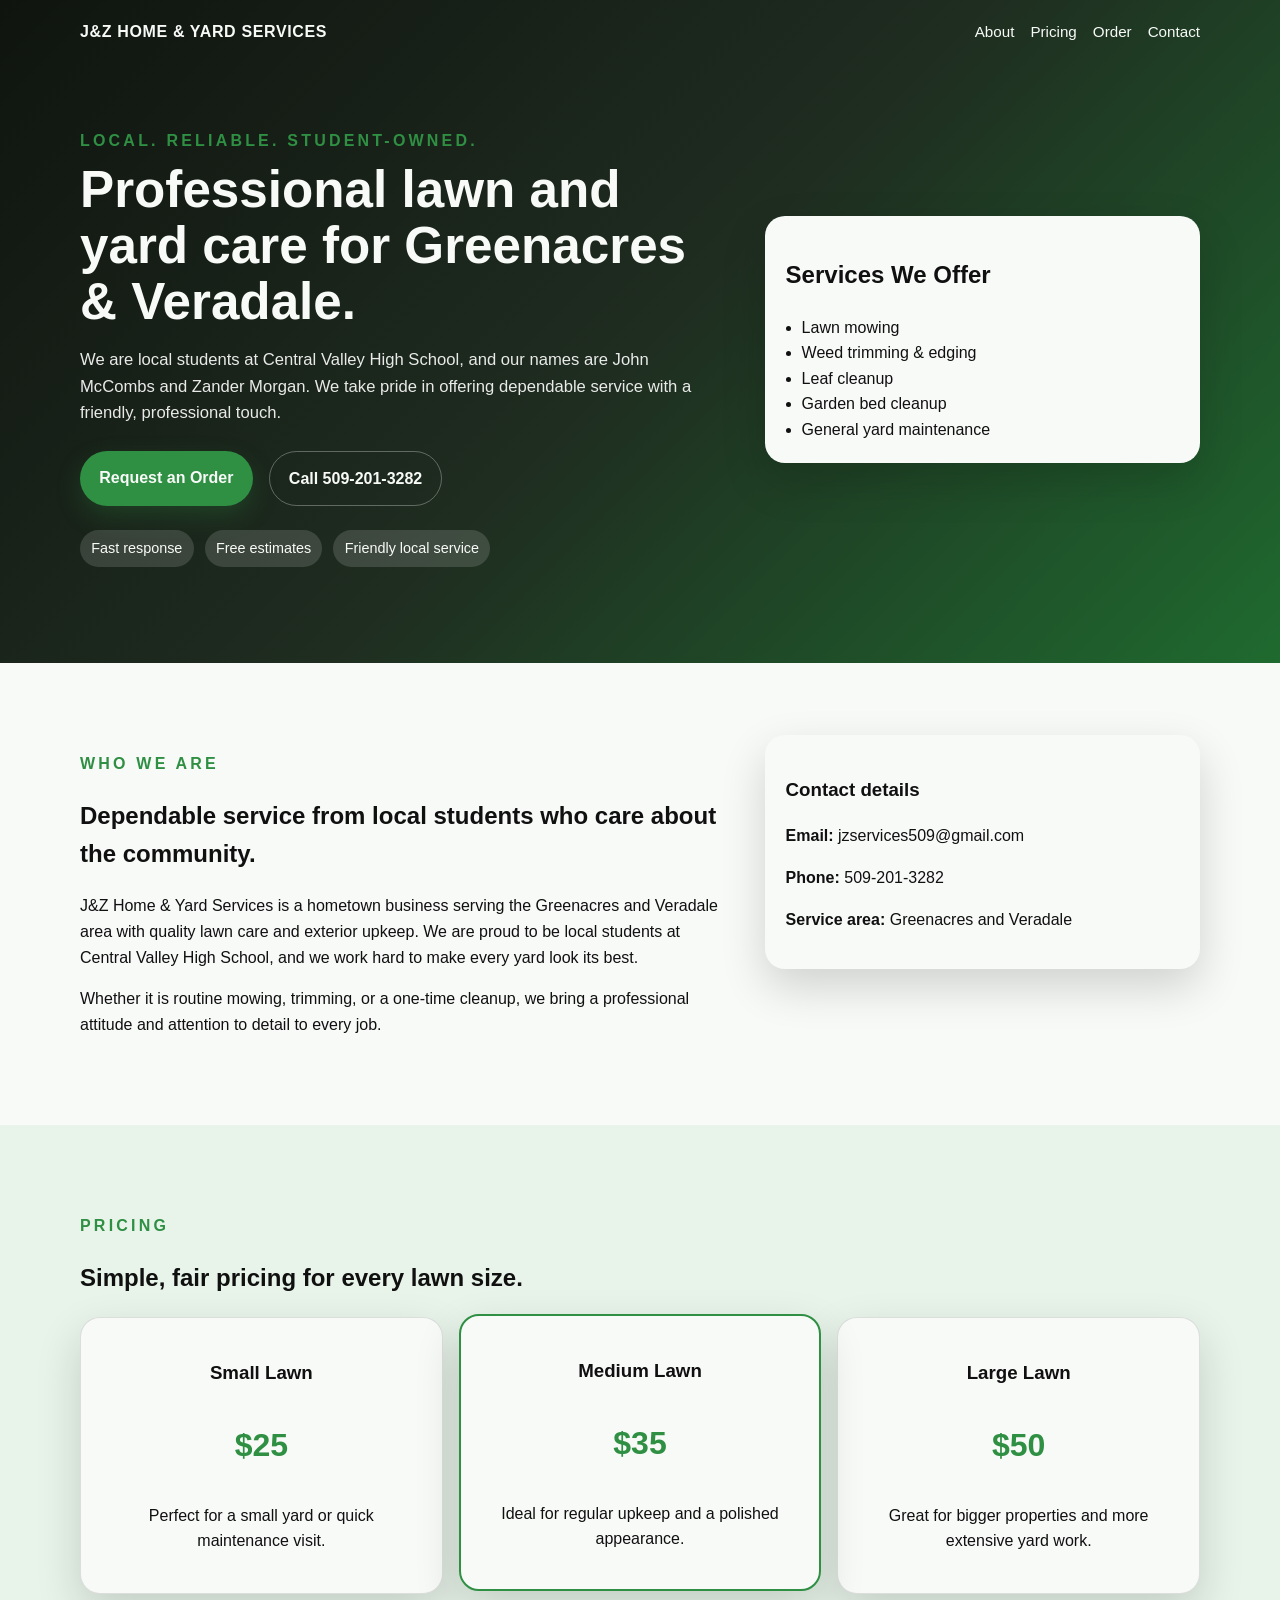
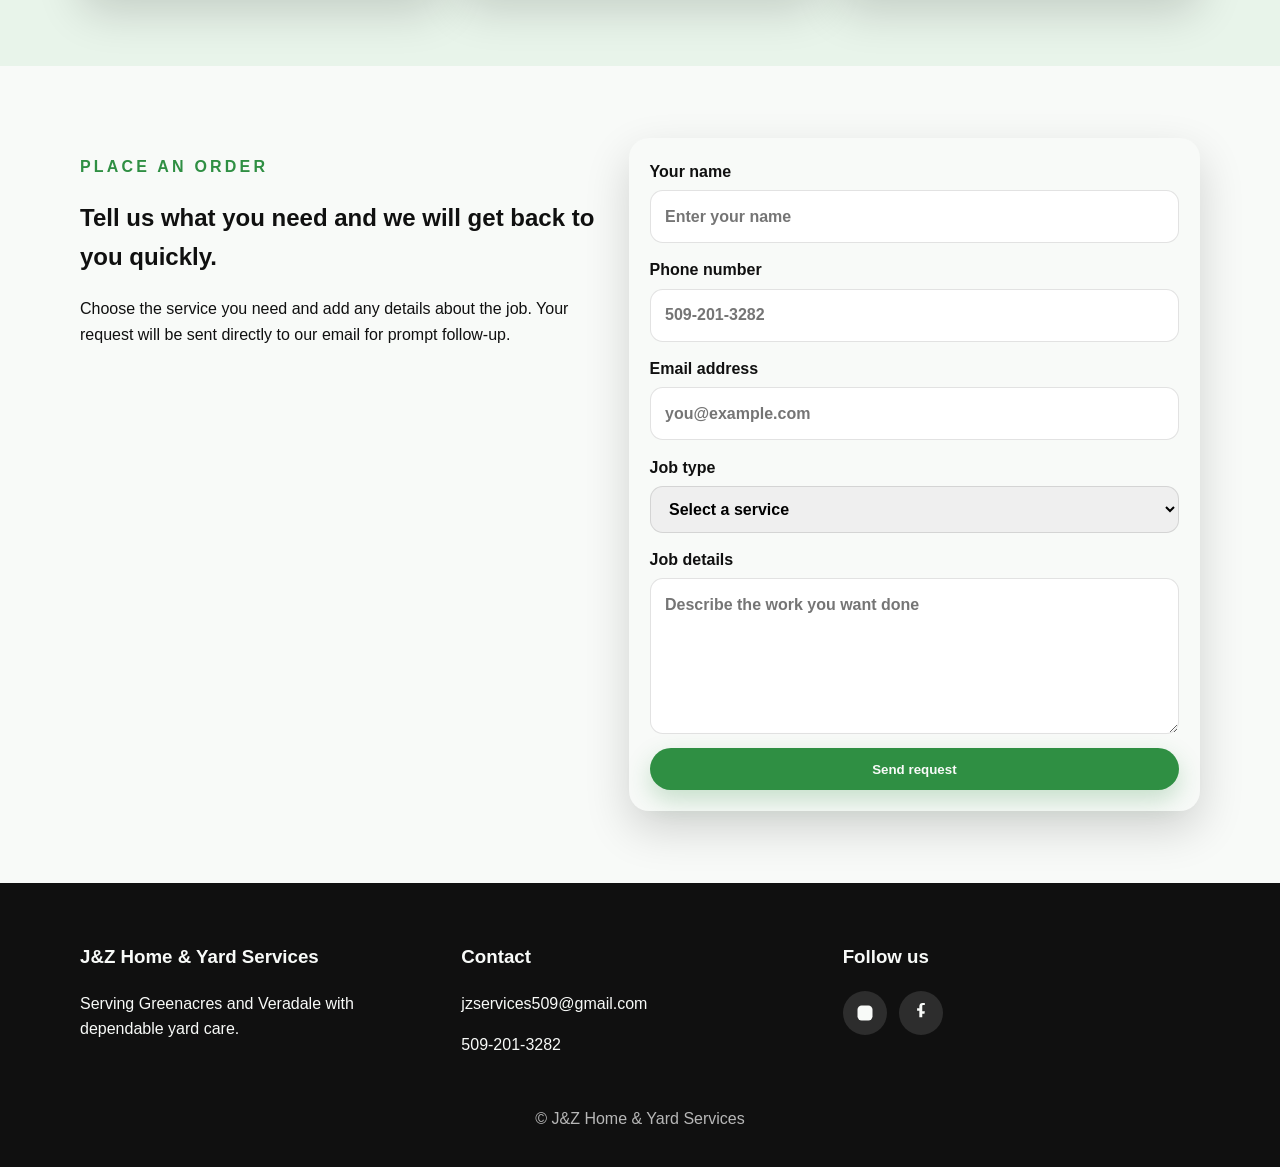
==== index.html @ 4c368464 "Create J&Z home and yard services website" ====
<!DOCTYPE html>
<html lang="en">
  <head>
    <meta charset="UTF-8" />
    <meta name="viewport" content="width=device-width, initial-scale=1.0" />
    <meta
      name="description"
      content="J&Z Home and Yard Services offers dependable lawn care and yard work in Greenacres and Veradale."
    />
    <title>J&Z Home & Yard Services</title>
    <link rel="stylesheet" href="styles.css" />
  </head>
  <body>
    <header class="hero">
      <nav class="nav container">
        <a class="brand" href="#top">J&Z Home & Yard Services</a>
        <div class="nav-links">
          <a href="#about">About</a>
          <a href="#pricing">Pricing</a>
          <a href="#order">Order</a>
          <a href="#contact">Contact</a>
        </div>
      </nav>

      <div class="container hero-inner" id="top">
        <div class="hero-copy">
          <p class="eyebrow">Local. Reliable. Student-owned.</p>
          <h1>Professional lawn and yard care for Greenacres & Veradale.</h1>
          <p class="lead">
            We are local students at Central Valley High School, and our names are John McCombs and Zander Morgan. We take pride in offering dependable service with a friendly, professional touch.
          </p>
          <div class="hero-actions">
            <a class="btn btn-primary" href="#order">Request an Order</a>
            <a class="btn btn-outline" href="tel:5092013282">Call 509-201-3282</a>
          </div>
          <div class="hero-highlights">
            <span>Fast response</span>
            <span>Free estimates</span>
            <span>Friendly local service</span>
          </div>
        </div>
        <div class="hero-card">
          <h2>Services We Offer</h2>
          <ul>
            <li>Lawn mowing</li>
            <li>Weed trimming & edging</li>
            <li>Leaf cleanup</li>
            <li>Garden bed cleanup</li>
            <li>General yard maintenance</li>
          </ul>
        </div>
      </div>
    </header>

    <main>
      <section class="section" id="about">
        <div class="container split">
          <div>
            <p class="eyebrow">Who we are</p>
            <h2>Dependable service from local students who care about the community.</h2>
            <p>
              J&Z Home & Yard Services is a hometown business serving the Greenacres and Veradale area with quality lawn care and exterior upkeep. We are proud to be local students at Central Valley High School, and we work hard to make every yard look its best.
            </p>
            <p>
              Whether it is routine mowing, trimming, or a one-time cleanup, we bring a professional attitude and attention to detail to every job.
            </p>
          </div>
          <div class="info-card">
            <h3>Contact details</h3>
            <p><strong>Email:</strong> <a href="mailto:jzservices509@gmail.com">jzservices509@gmail.com</a></p>
            <p><strong>Phone:</strong> <a href="tel:5092013282">509-201-3282</a></p>
            <p><strong>Service area:</strong> Greenacres and Veradale</p>
          </div>
        </div>
      </section>

      <section class="section section-alt" id="pricing">
        <div class="container">
          <p class="eyebrow">Pricing</p>
          <h2>Simple, fair pricing for every lawn size.</h2>
          <div class="pricing-grid">
            <article class="price-card">
              <h3>Small Lawn</h3>
              <p class="price">$25</p>
              <p>Perfect for a small yard or quick maintenance visit.</p>
            </article>
            <article class="price-card featured">
              <h3>Medium Lawn</h3>
              <p class="price">$35</p>
              <p>Ideal for regular upkeep and a polished appearance.</p>
            </article>
            <article class="price-card">
              <h3>Large Lawn</h3>
              <p class="price">$50</p>
              <p>Great for bigger properties and more extensive yard work.</p>
            </article>
          </div>
        </div>
      </section>

      <section class="section" id="order">
        <div class="container order-grid">
          <div>
            <p class="eyebrow">Place an order</p>
            <h2>Tell us what you need and we will get back to you quickly.</h2>
            <p>
              Choose the service you need and add any details about the job. Your request will be sent directly to our email for prompt follow-up.
            </p>
          </div>
          <form class="order-form" action="https://formsubmit.co/jzservices509@gmail.com" method="POST">
            <input type="hidden" name="_subject" value="New order request from J&Z website" />
            <input type="hidden" name="_captcha" value="false" />
            <label>
              Your name
              <input type="text" name="name" placeholder="Enter your name" required />
            </label>
            <label>
              Phone number
              <input type="tel" name="phone" placeholder="509-201-3282" required />
            </label>
            <label>
              Email address
              <input type="email" name="email" placeholder="you@example.com" required />
            </label>
            <label>
              Job type
              <select name="service" required>
                <option value="">Select a service</option>
                <option>Lawn mowing</option>
                <option>Weed trimming & edging</option>
                <option>Leaf cleanup</option>
                <option>Garden bed cleanup</option>
                <option>General yard maintenance</option>
                <option>Other</option>
              </select>
            </label>
            <label>
              Job details
              <textarea name="details" rows="5" placeholder="Describe the work you want done" required></textarea>
            </label>
            <button class="btn btn-primary" type="submit">Send request</button>
          </form>
        </div>
      </section>
    </main>

    <footer class="footer" id="contact">
      <div class="container footer-grid">
        <div>
          <h3>J&Z Home & Yard Services</h3>
          <p>Serving Greenacres and Veradale with dependable yard care.</p>
        </div>
        <div>
          <h3>Contact</h3>
          <p><a href="mailto:jzservices509@gmail.com">jzservices509@gmail.com</a></p>
          <p><a href="tel:5092013282">509-201-3282</a></p>
        </div>
        <div>
          <h3>Follow us</h3>
          <div class="social-links">
            <a href="https://www.instagram.com/jzservices509/" target="_blank" rel="noreferrer" aria-label="Instagram">
              <svg viewBox="0 0 24 24" aria-hidden="true">
                <rect x="3" y="3" width="18" height="18" rx="5"></rect>
                <circle cx="12" cy="12" r="4.5"></circle>
                <circle cx="17.5" cy="6.5" r="1"></circle>
              </svg>
            </a>
            <a href="https://www.facebook.com/jzservices509" target="_blank" rel="noreferrer" aria-label="Facebook">
              <svg viewBox="0 0 24 24" aria-hidden="true">
                <path d="M13.5 21v-8h2.7l.4-3h-3.1V3.9c0-.9.2-1.5 1.5-1.5h1.6V.1C16.3.1 15.2 0 13.9 0c-2.3 0-3.9 1.4-3.9 4v2.2H7.3v3h2.7v8h3.5Z"></path>
              </svg>
            </a>
          </div>
        </div>
      </div>
      <p class="copyright">© <span id="year"></span> J&Z Home & Yard Services</p>
    </footer>

    <script src="script.js"></script>
  </body>
</html>
---- styles.css ----
:root {
  --green: #2f8f43;
  --green-dark: #1f6a2f;
  --black: #101010;
  --white: #f8faf8;
  --soft: #e8f4ea;
  --border: rgba(16, 16, 16, 0.12);
}

* {
  box-sizing: border-box;
}

html {
  scroll-behavior: smooth;
}

body {
  margin: 0;
  font-family: Arial, Helvetica, sans-serif;
  color: var(--black);
  background: var(--white);
  line-height: 1.6;
}

a {
  color: inherit;
  text-decoration: none;
}

.container {
  width: min(1120px, calc(100% - 2rem));
  margin: 0 auto;
}

.hero {
  background: linear-gradient(135deg, #0f140f 0%, #1f2c20 50%, var(--green-dark) 100%);
  color: var(--white);
  padding-bottom: 4rem;
}

.nav {
  display: flex;
  justify-content: space-between;
  align-items: center;
  padding: 1.2rem 0;
}

.brand {
  font-weight: 800;
  letter-spacing: 0.04em;
  text-transform: uppercase;
}

.nav-links {
  display: flex;
  gap: 1rem;
  font-size: 0.95rem;
}

.hero-inner {
  display: grid;
  grid-template-columns: 1.2fr 0.8fr;
  gap: 2rem;
  padding: 3rem 0 2rem;
  align-items: center;
}

.eyebrow {
  text-transform: uppercase;
  letter-spacing: 0.2em;
  font-weight: 700;
  color: var(--green);
  margin-bottom: 0.5rem;
}

.hero h1 {
  font-size: clamp(2rem, 4vw, 3.3rem);
  line-height: 1.1;
  margin: 0 0 1rem;
}

.lead {
  font-size: 1.04rem;
  max-width: 640px;
  color: rgba(255,255,255,0.9);
}

.hero-actions {
  display: flex;
  flex-wrap: wrap;
  gap: 1rem;
  margin: 1.5rem 0;
}

.btn {
  display: inline-block;
  padding: 0.85rem 1.2rem;
  border-radius: 999px;
  font-weight: 700;
  transition: transform 0.2s ease, box-shadow 0.2s ease;
}

.btn:hover {
  transform: translateY(-2px);
}

.btn-primary {
  background: var(--green);
  color: var(--white);
  box-shadow: 0 10px 25px rgba(47, 143, 67, 0.25);
}

.btn-outline {
  border: 1px solid rgba(255,255,255,0.3);
  color: var(--white);
}

.hero-highlights {
  display: flex;
  flex-wrap: wrap;
  gap: 0.7rem;
  margin-top: 1rem;
}

.hero-highlights span {
  padding: 0.45rem 0.7rem;
  border-radius: 999px;
  background: rgba(255,255,255,0.14);
  font-size: 0.9rem;
}

.hero-card,
.info-card,
.price-card,
.order-form {
  background: var(--white);
  color: var(--black);
  border-radius: 1.25rem;
  padding: 1.3rem;
  box-shadow: 0 18px 45px rgba(0,0,0,0.16);
}

.hero-card ul {
  margin: 0;
  padding-left: 1rem;
}

.section {
  padding: 4.5rem 0;
}

.section-alt {
  background: var(--soft);
}

.split {
  display: grid;
  grid-template-columns: 1.2fr 0.8fr;
  gap: 2rem;
  align-items: start;
}

.pricing-grid {
  display: grid;
  grid-template-columns: repeat(3, minmax(0, 1fr));
  gap: 1rem;
}

.price-card {
  text-align: center;
  border: 1px solid var(--border);
}

.price-card.featured {
  border: 2px solid var(--green);
  transform: translateY(-3px);
}

.price {
  font-size: 2rem;
  font-weight: 800;
  color: var(--green);
}

.order-grid {
  display: grid;
  grid-template-columns: 0.95fr 1.05fr;
  gap: 2rem;
  align-items: start;
}

.order-form {
  display: grid;
  gap: 0.9rem;
}

.order-form label {
  display: grid;
  gap: 0.35rem;
  font-weight: 700;
}

.order-form input,
.order-form select,
.order-form textarea {
  padding: 0.8rem 0.9rem;
  border: 1px solid var(--border);
  border-radius: 0.8rem;
  font: inherit;
}

.order-form button {
  border: none;
  cursor: pointer;
}

.footer {
  background: var(--black);
  color: var(--white);
  padding: 2.5rem 0 1.2rem;
}

.footer-grid {
  display: grid;
  grid-template-columns: repeat(3, minmax(0, 1fr));
  gap: 1.5rem;
}

.social-links {
  display: flex;
  gap: 0.8rem;
}

.social-links a {
  display: inline-flex;
  align-items: center;
  justify-content: center;
  width: 44px;
  height: 44px;
  border-radius: 50%;
  background: rgba(255,255,255,0.12);
}

.social-links svg {
  width: 20px;
  height: 20px;
  fill: currentColor;
}

.copyright {
  text-align: center;
  margin-top: 2rem;
  color: rgba(255,255,255,0.7);
}

@media (max-width: 860px) {
  .hero-inner,
  .split,
  .pricing-grid,
  .order-grid,
  .footer-grid {
    grid-template-columns: 1fr;
  }

  .nav {
    flex-direction: column;
    gap: 0.7rem;
  }
}
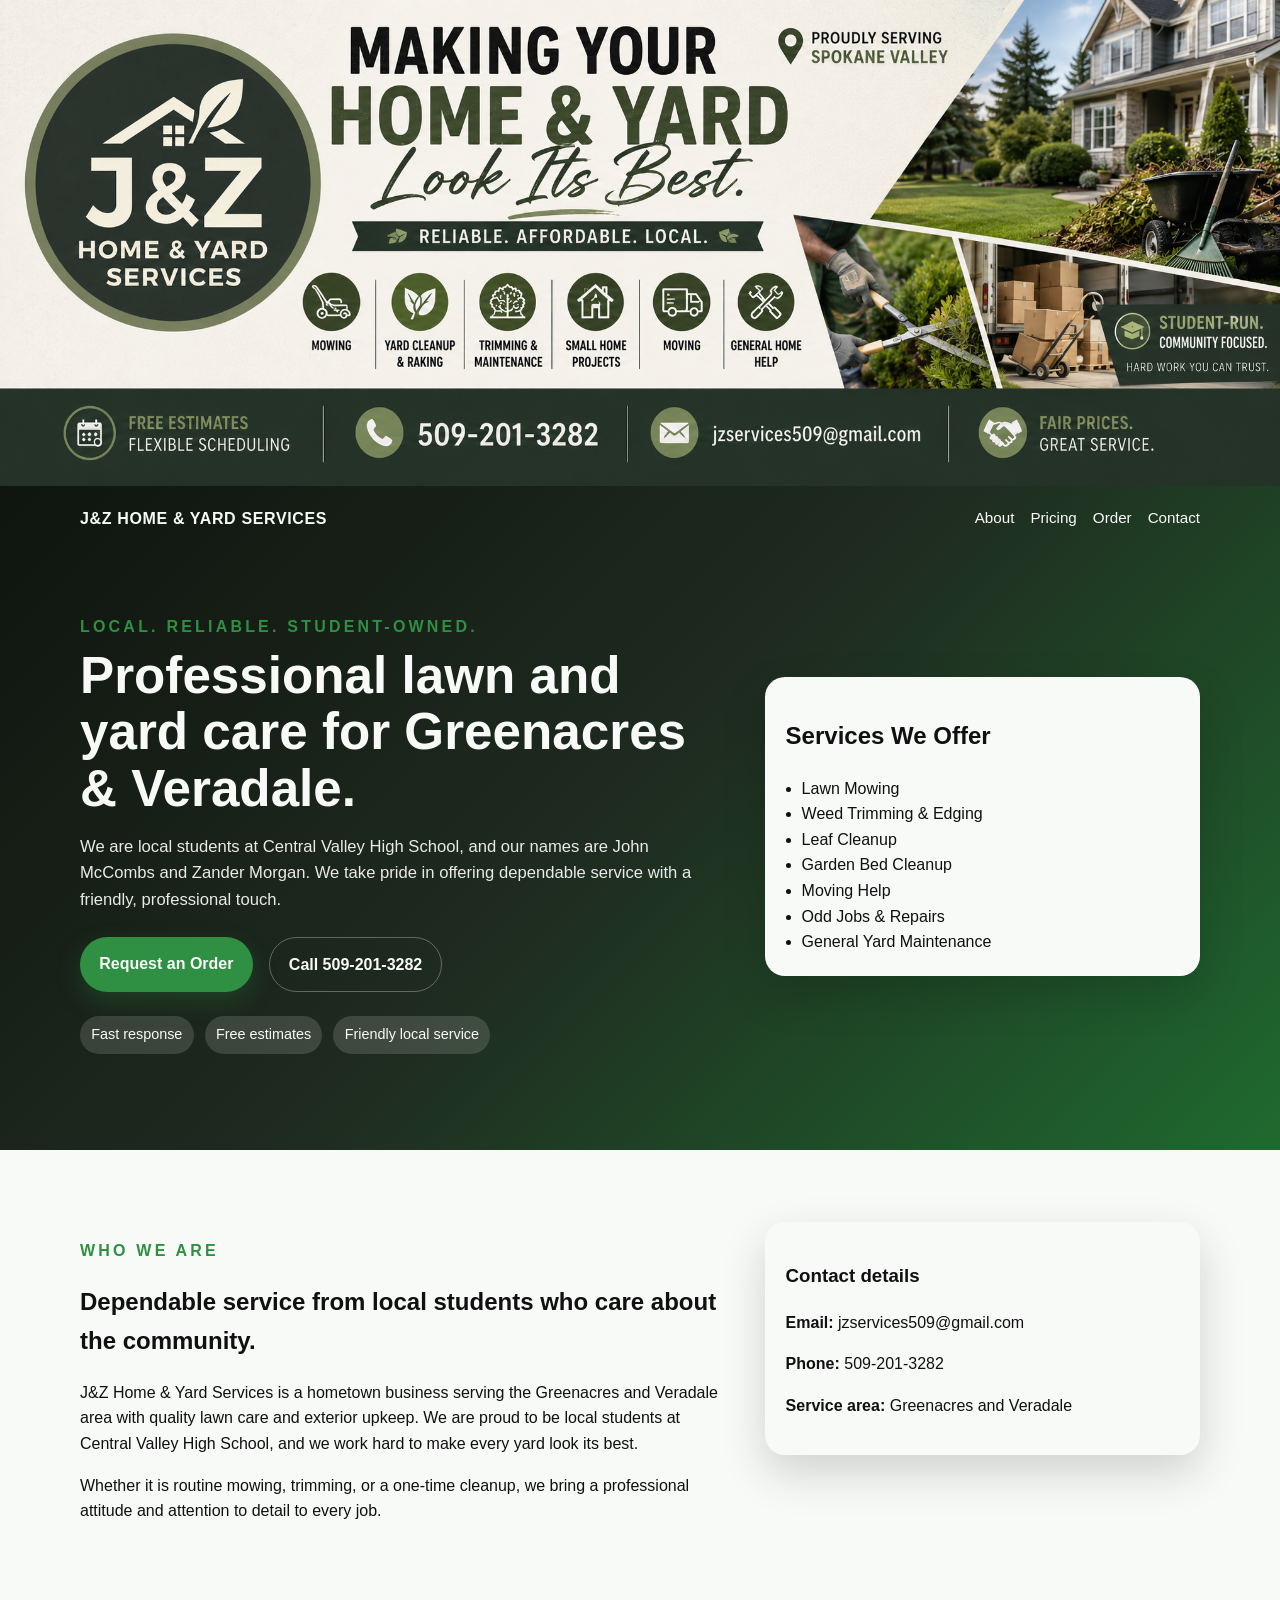
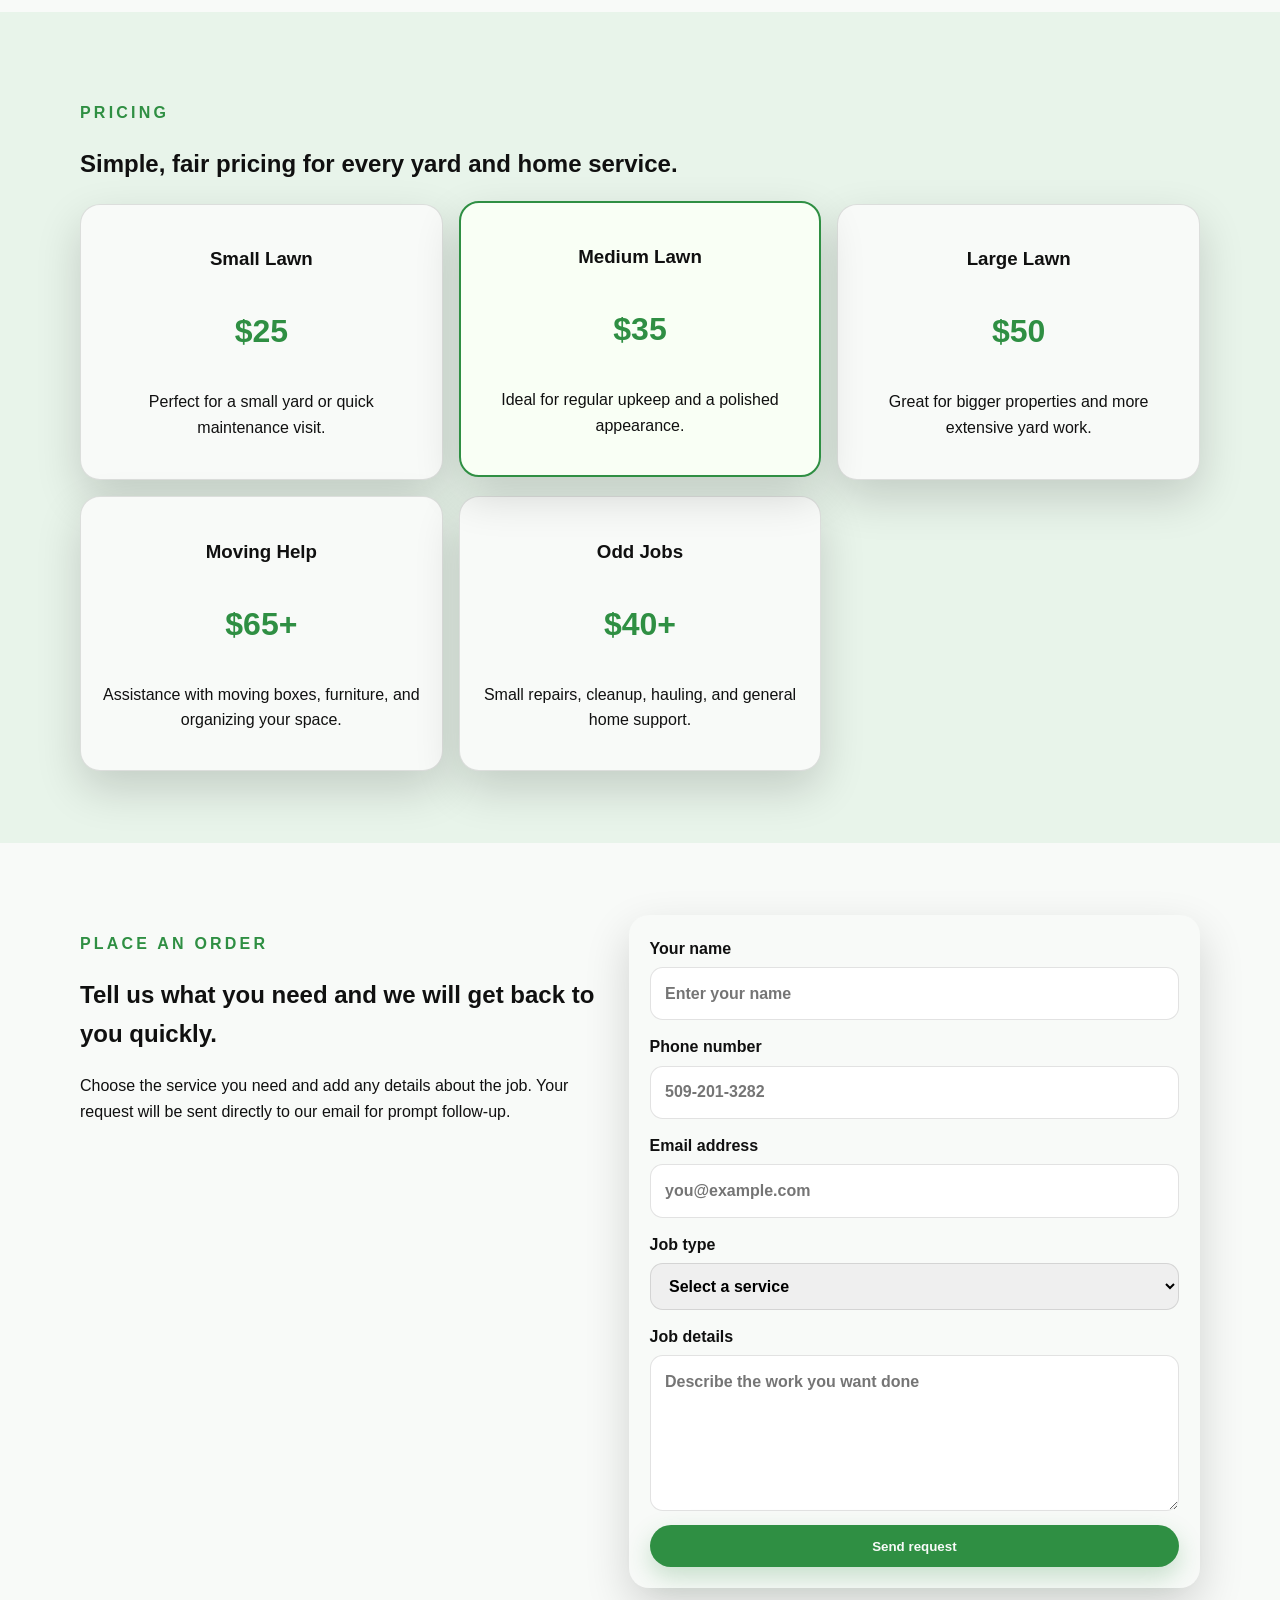
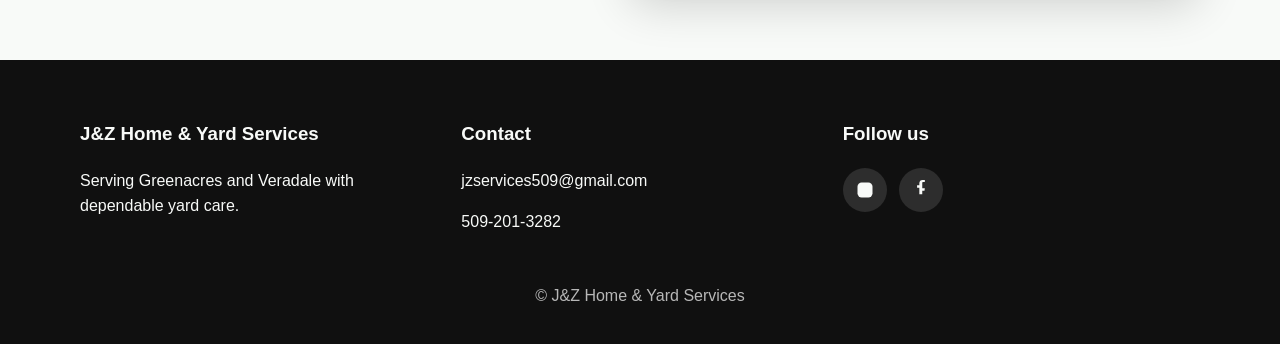
==== commit da56f13d: "Enhance homepage: add banner, expanded services, pricing hover effect, and social icons" ====
--- a/index.html
+++ b/index.html
@@ -11,6 +11,9 @@
     <link rel="stylesheet" href="styles.css" />
   </head>
   <body>
+    <div class="banner">
+      <img src="banner.png" alt="J&Z Home & Yard Services banner" />
+    </div>
     <header class="hero">
       <nav class="nav container">
         <a class="brand" href="#top">J&Z Home & Yard Services</a>
@@ -42,11 +45,13 @@
         <div class="hero-card">
           <h2>Services We Offer</h2>
           <ul>
-            <li>Lawn mowing</li>
-            <li>Weed trimming & edging</li>
-            <li>Leaf cleanup</li>
-            <li>Garden bed cleanup</li>
-            <li>General yard maintenance</li>
+            <li>Lawn Mowing</li>
+            <li>Weed Trimming & Edging</li>
+            <li>Leaf Cleanup</li>
+            <li>Garden Bed Cleanup</li>
+            <li>Moving Help</li>
+            <li>Odd Jobs & Repairs</li>
+            <li>General Yard Maintenance</li>
           </ul>
         </div>
       </div>
@@ -77,7 +82,7 @@
       <section class="section section-alt" id="pricing">
         <div class="container">
           <p class="eyebrow">Pricing</p>
-          <h2>Simple, fair pricing for every lawn size.</h2>
+          <h2>Simple, fair pricing for every yard and home service.</h2>
           <div class="pricing-grid">
             <article class="price-card">
               <h3>Small Lawn</h3>
@@ -93,6 +98,16 @@
               <h3>Large Lawn</h3>
               <p class="price">$50</p>
               <p>Great for bigger properties and more extensive yard work.</p>
+            </article>
+            <article class="price-card">
+              <h3>Moving Help</h3>
+              <p class="price">$65+</p>
+              <p>Assistance with moving boxes, furniture, and organizing your space.</p>
+            </article>
+            <article class="price-card">
+              <h3>Odd Jobs</h3>
+              <p class="price">$40+</p>
+              <p>Small repairs, cleanup, hauling, and general home support.</p>
             </article>
           </div>
         </div>
@@ -126,11 +141,13 @@
               Job type
               <select name="service" required>
                 <option value="">Select a service</option>
-                <option>Lawn mowing</option>
-                <option>Weed trimming & edging</option>
-                <option>Leaf cleanup</option>
-                <option>Garden bed cleanup</option>
-                <option>General yard maintenance</option>
+                <option>Lawn Mowing</option>
+                <option>Weed Trimming & Edging</option>
+                <option>Leaf Cleanup</option>
+                <option>Garden Bed Cleanup</option>
+                <option>General Yard Maintenance</option>
+                <option>Moving Help</option>
+                <option>Odd Jobs & Repairs</option>
                 <option>Other</option>
               </select>
             </label>
--- a/styles.css
+++ b/styles.css
@@ -128,6 +128,19 @@
   border-radius: 999px;
   background: rgba(255,255,255,0.14);
   font-size: 0.9rem;
+}
+
+.banner {
+  width: 100%;
+  overflow: hidden;
+  background: var(--black);
+}
+
+.banner img {
+  width: 100%;
+  height: auto;
+  display: block;
+  object-fit: cover;
 }
 
 .hero-card,
@@ -170,11 +183,24 @@
 .price-card {
   text-align: center;
   border: 1px solid var(--border);
+  transition: transform 0.25s ease, box-shadow 0.25s ease, border-color 0.25s ease, background 0.25s ease;
+}
+
+.price-card:hover {
+  transform: translateY(-4px);
+  border-color: rgba(47, 143, 67, 0.5);
+  box-shadow: 0 16px 32px rgba(0,0,0,0.12);
 }
 
 .price-card.featured {
   border: 2px solid var(--green);
   transform: translateY(-3px);
+  background: #f9fff5;
+}
+
+.price-card.featured:hover {
+  border-color: var(--green-dark);
+  background: #eff9ec;
 }
 
 .price {
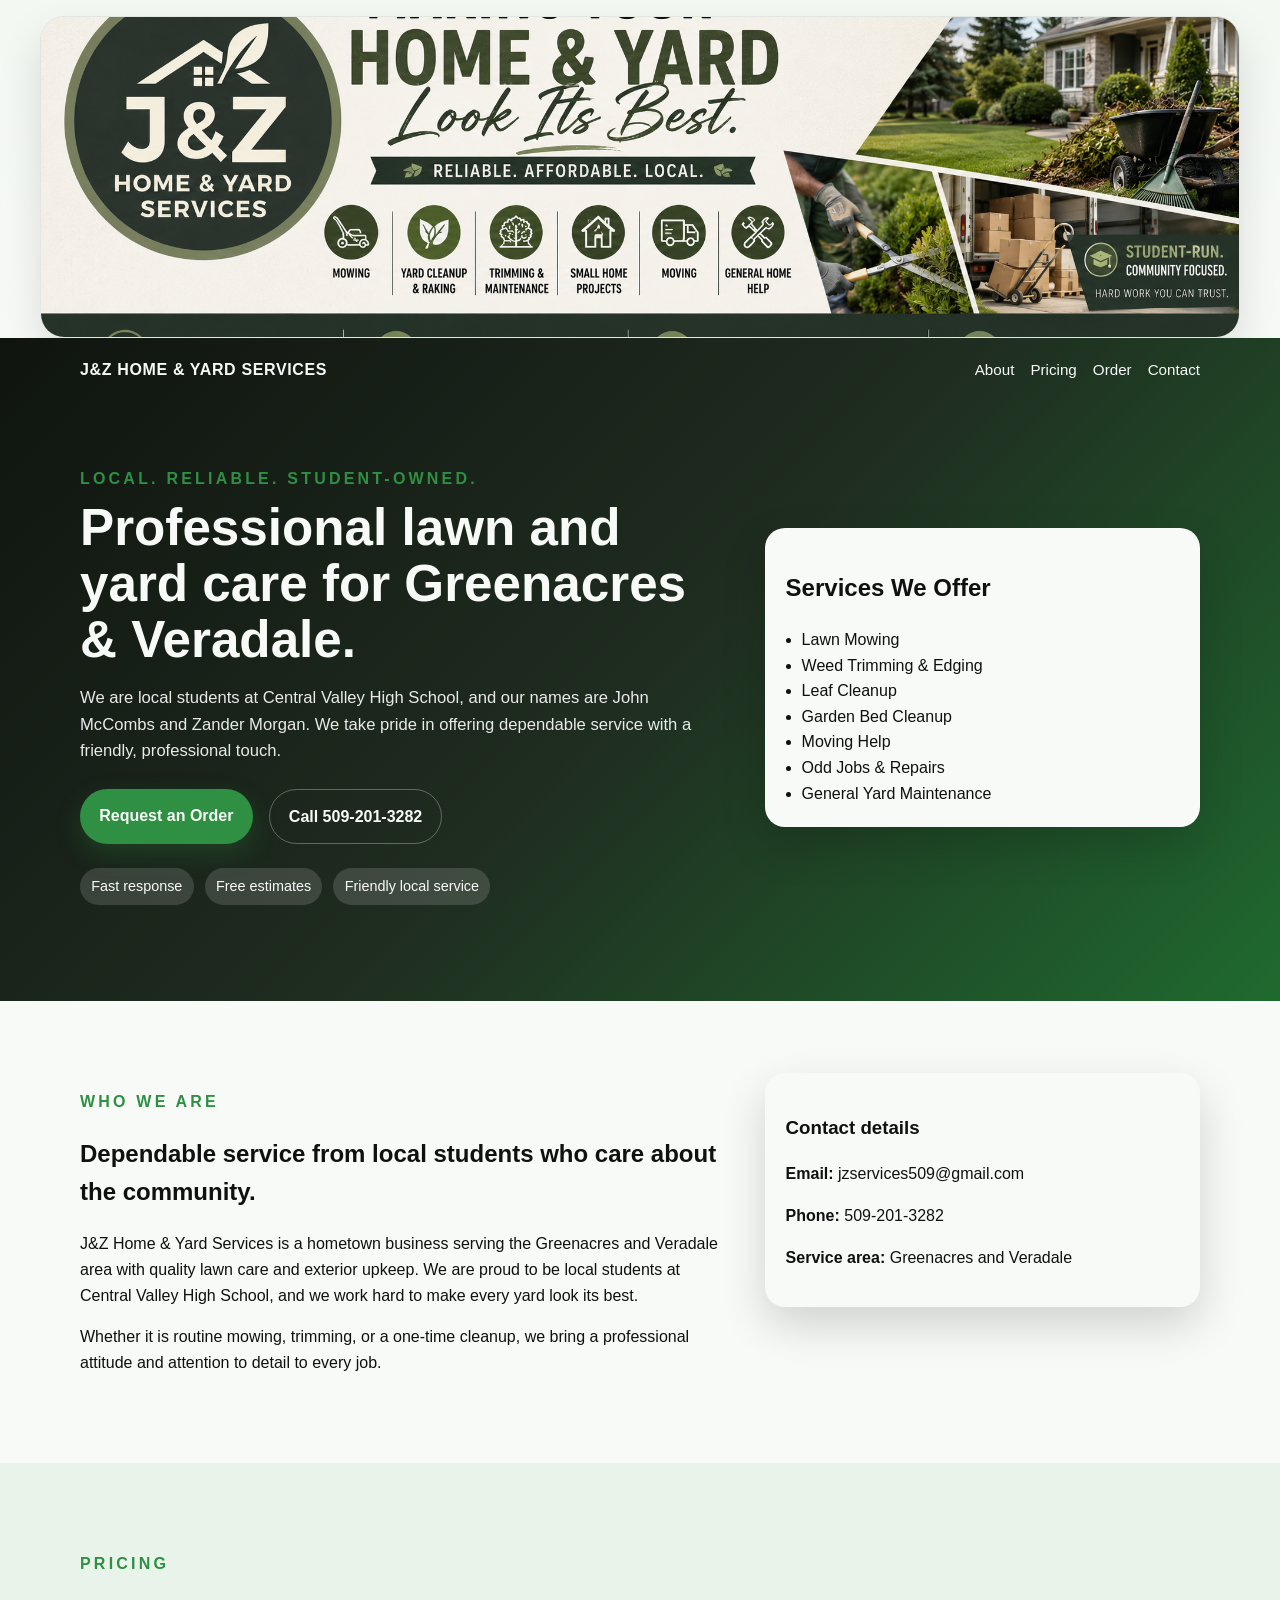
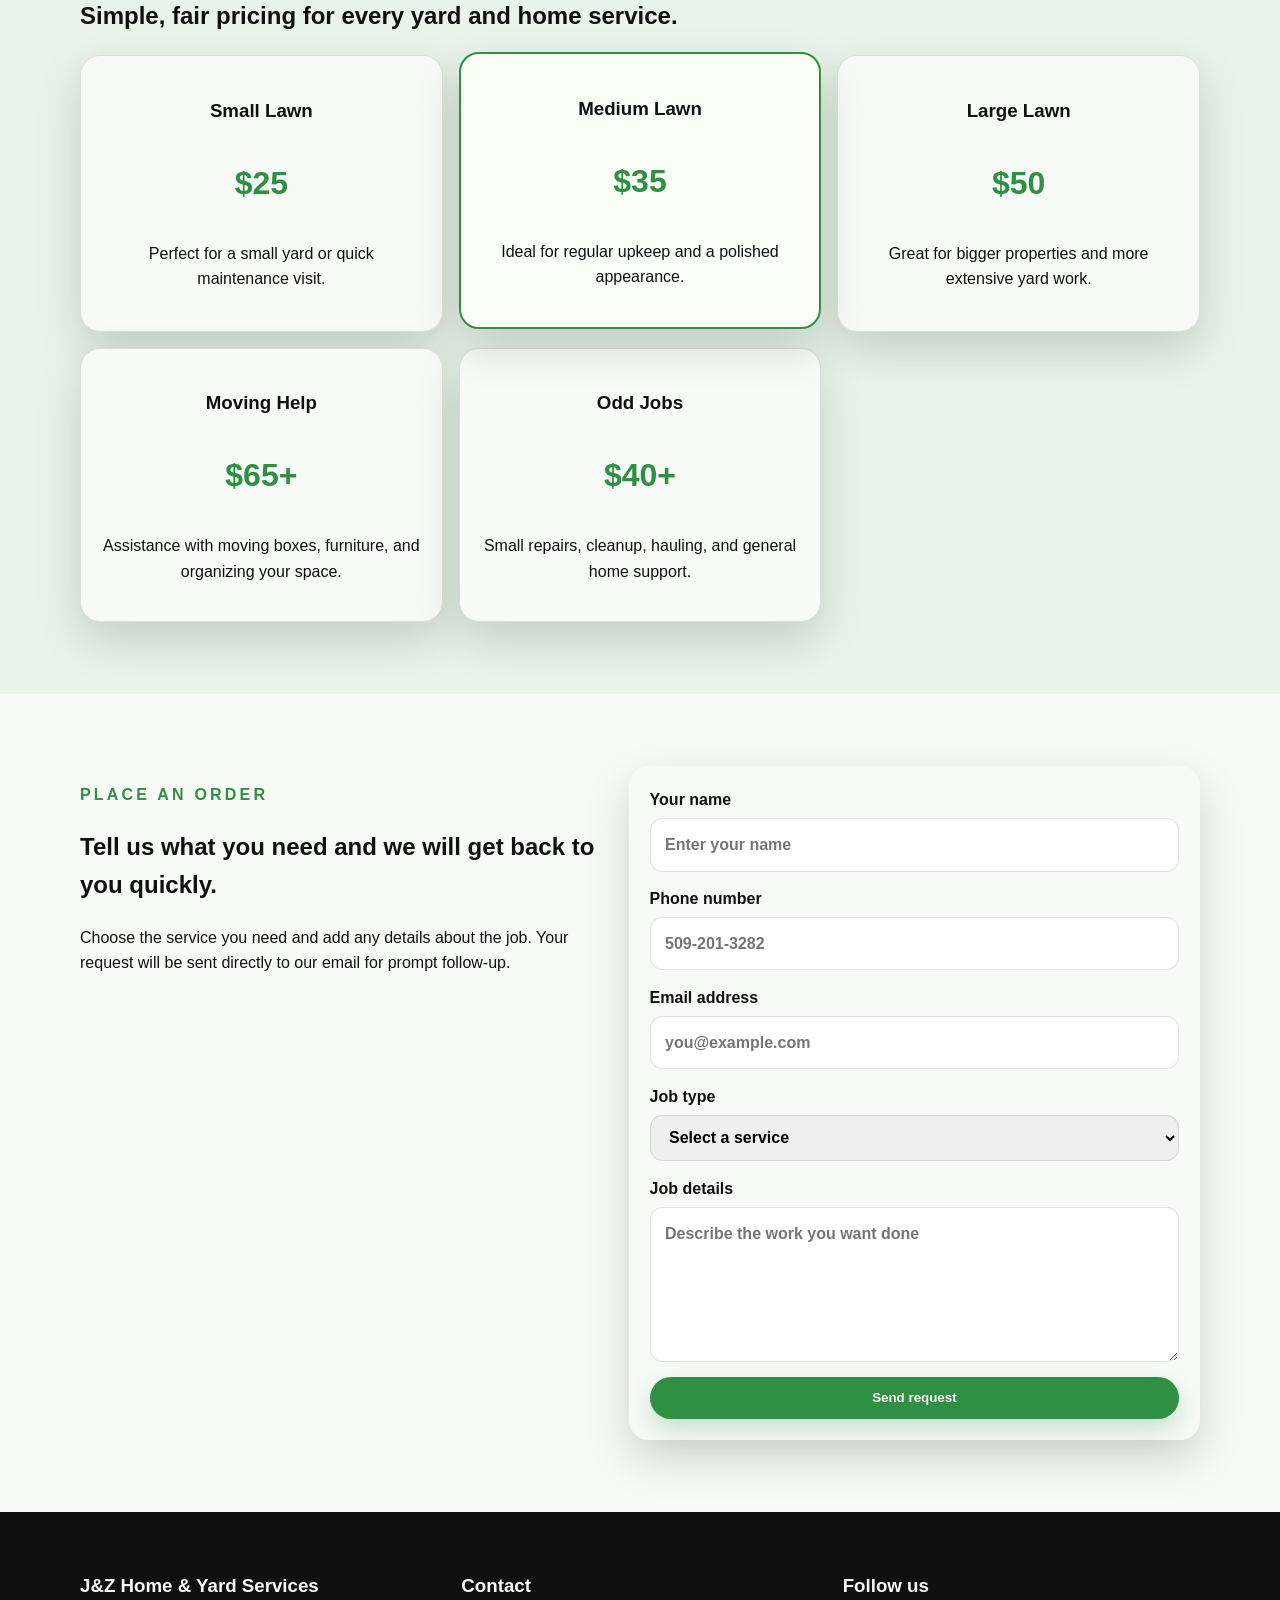
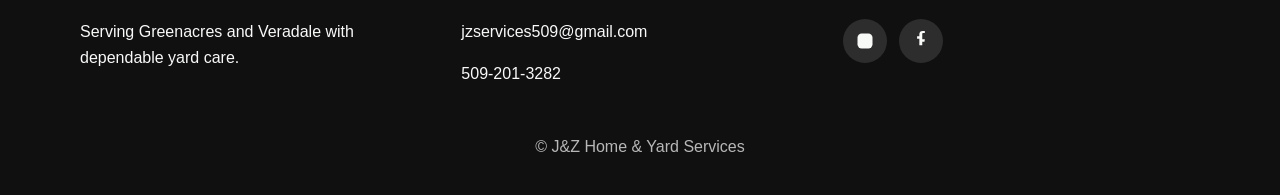
==== commit 45a765cb: "Refine banner sizing and presentation" ====
--- a/index.html
+++ b/index.html
@@ -12,7 +12,9 @@
   </head>
   <body>
     <div class="banner">
-      <img src="banner.png" alt="J&Z Home & Yard Services banner" />
+      <div class="banner-frame">
+        <img src="banner.png" alt="J&Z Home & Yard Services banner" />
+      </div>
     </div>
     <header class="hero">
       <nav class="nav container">
--- a/styles.css
+++ b/styles.css
@@ -132,15 +132,26 @@
 
 .banner {
   width: 100%;
+  padding: 1rem 1rem 0;
+  background: linear-gradient(180deg, #f3f8f3 0%, var(--white) 100%);
+}
+
+.banner-frame {
+  width: min(1200px, 100%);
+  margin: 0 auto;
   overflow: hidden;
-  background: var(--black);
+  border-radius: 1.5rem;
+  border: 1px solid rgba(16, 16, 16, 0.08);
+  box-shadow: 0 20px 45px rgba(0, 0, 0, 0.12);
 }
 
 .banner img {
   width: 100%;
   height: auto;
+  max-height: 320px;
   display: block;
   object-fit: cover;
+  object-position: center;
 }
 
 .hero-card,
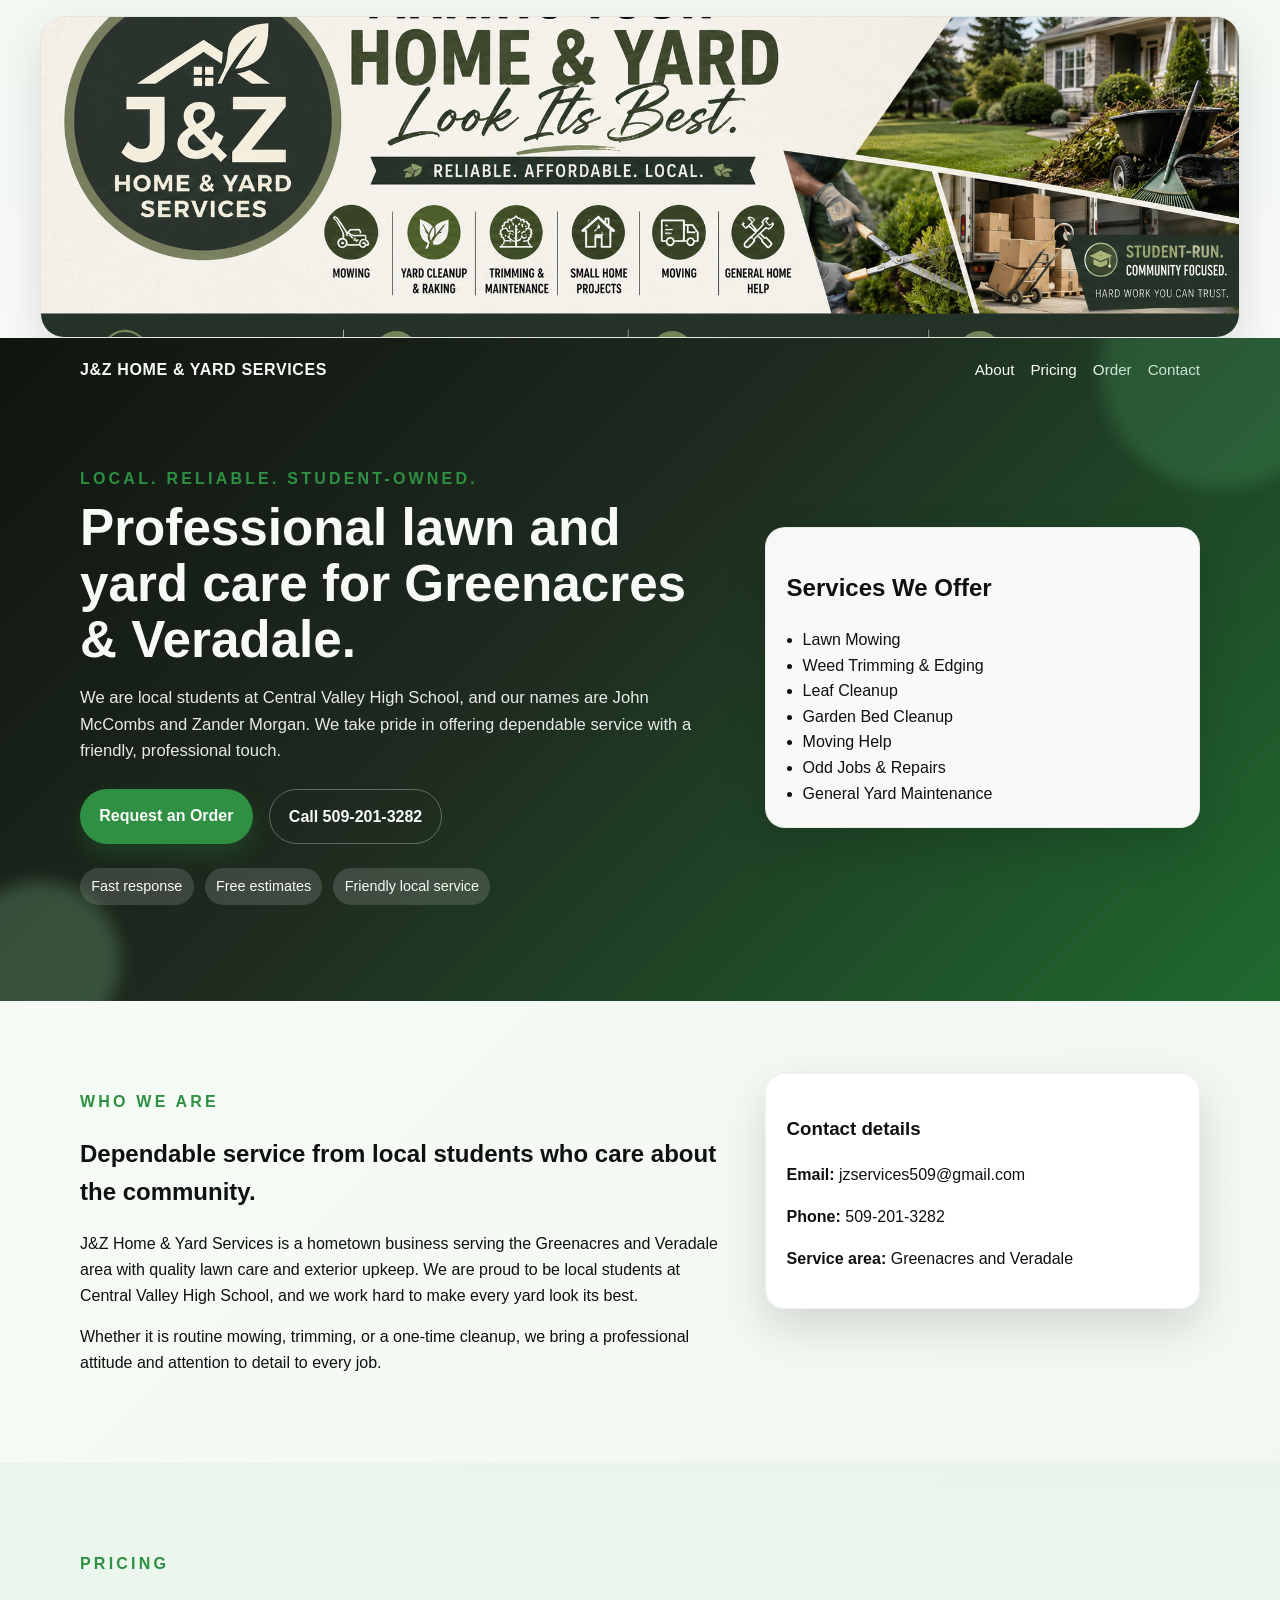
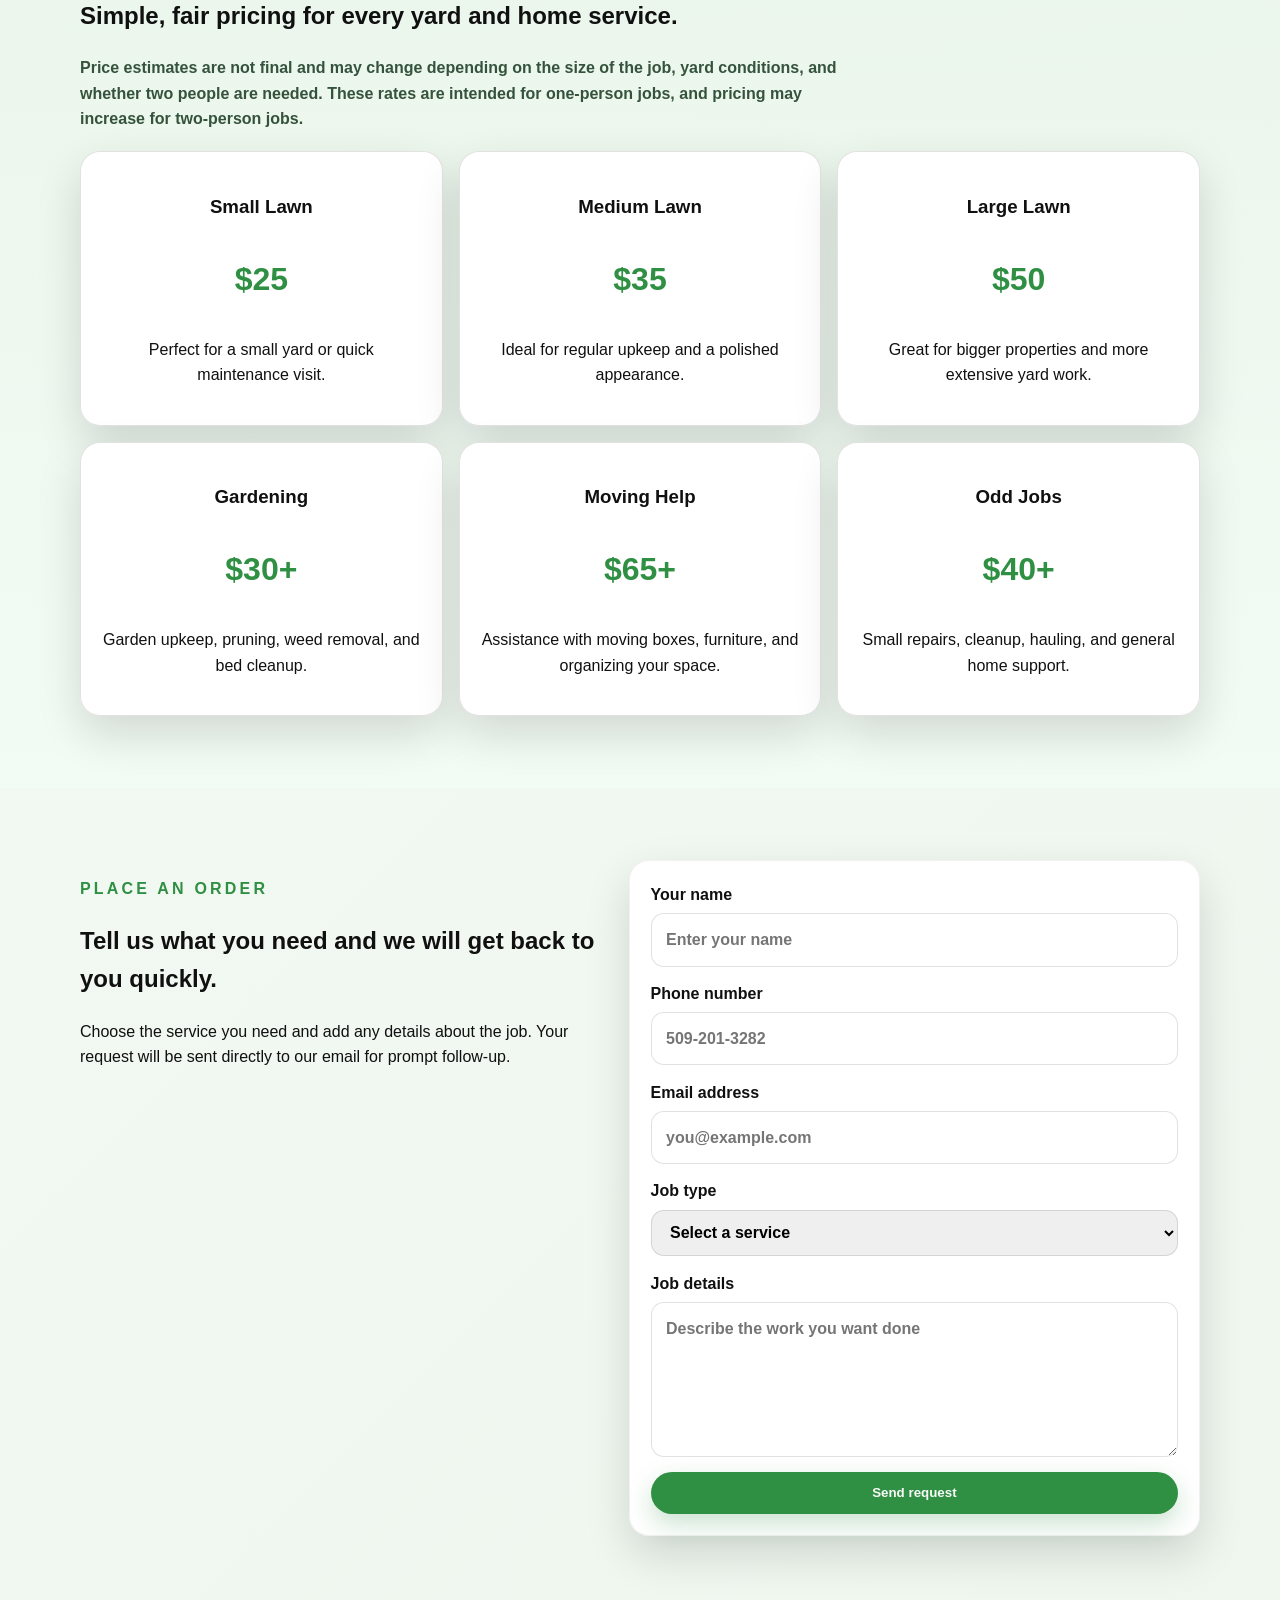
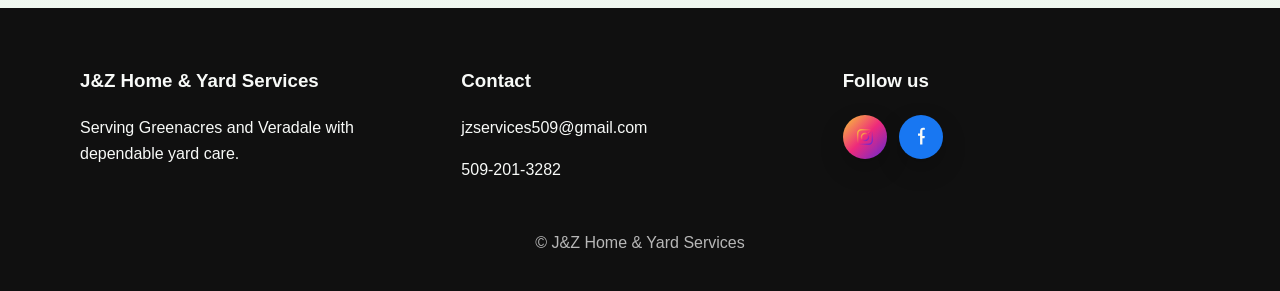
==== commit 612c5e75: "Refresh pricing, styling, and social links" ====
--- a/index.html
+++ b/index.html
@@ -85,13 +85,16 @@
         <div class="container">
           <p class="eyebrow">Pricing</p>
           <h2>Simple, fair pricing for every yard and home service.</h2>
+          <p class="pricing-note">
+            Price estimates are not final and may change depending on the size of the job, yard conditions, and whether two people are needed. These rates are intended for one-person jobs, and pricing may increase for two-person jobs.
+          </p>
           <div class="pricing-grid">
             <article class="price-card">
               <h3>Small Lawn</h3>
               <p class="price">$25</p>
               <p>Perfect for a small yard or quick maintenance visit.</p>
             </article>
-            <article class="price-card featured">
+            <article class="price-card">
               <h3>Medium Lawn</h3>
               <p class="price">$35</p>
               <p>Ideal for regular upkeep and a polished appearance.</p>
@@ -100,6 +103,11 @@
               <h3>Large Lawn</h3>
               <p class="price">$50</p>
               <p>Great for bigger properties and more extensive yard work.</p>
+            </article>
+            <article class="price-card">
+              <h3>Gardening</h3>
+              <p class="price">$30+</p>
+              <p>Garden upkeep, pruning, weed removal, and bed cleanup.</p>
             </article>
             <article class="price-card">
               <h3>Moving Help</h3>
@@ -147,6 +155,7 @@
                 <option>Weed Trimming & Edging</option>
                 <option>Leaf Cleanup</option>
                 <option>Garden Bed Cleanup</option>
+                <option>Gardening</option>
                 <option>General Yard Maintenance</option>
                 <option>Moving Help</option>
                 <option>Odd Jobs & Repairs</option>
@@ -177,16 +186,23 @@
         <div>
           <h3>Follow us</h3>
           <div class="social-links">
-            <a href="https://www.instagram.com/jzservices509/" target="_blank" rel="noreferrer" aria-label="Instagram">
+            <a href="https://www.instagram.com/jzservices509/" target="_blank" rel="noreferrer" aria-label="Instagram" class="social-link instagram-link">
               <svg viewBox="0 0 24 24" aria-hidden="true">
-                <rect x="3" y="3" width="18" height="18" rx="5"></rect>
-                <circle cx="12" cy="12" r="4.5"></circle>
-                <circle cx="17.5" cy="6.5" r="1"></circle>
+                <defs>
+                  <linearGradient id="ig-gradient" x1="0%" y1="0%" x2="100%" y2="100%">
+                    <stop offset="0%" stop-color="#f9ce34"></stop>
+                    <stop offset="50%" stop-color="#ee2a7b"></stop>
+                    <stop offset="100%" stop-color="#6228d7"></stop>
+                  </linearGradient>
+                </defs>
+                <rect x="3.25" y="3.25" width="17.5" height="17.5" rx="4.75" fill="none" stroke="url(#ig-gradient)" stroke-width="1.8"></rect>
+                <circle cx="12" cy="12" r="4.2" fill="none" stroke="url(#ig-gradient)" stroke-width="1.8"></circle>
+                <circle cx="17.35" cy="6.7" r="1.1" fill="url(#ig-gradient)"></circle>
               </svg>
             </a>
-            <a href="https://www.facebook.com/jzservices509" target="_blank" rel="noreferrer" aria-label="Facebook">
+            <a href="https://www.facebook.com/jzservices509" target="_blank" rel="noreferrer" aria-label="Facebook" class="social-link facebook-link">
               <svg viewBox="0 0 24 24" aria-hidden="true">
-                <path d="M13.5 21v-8h2.7l.4-3h-3.1V3.9c0-.9.2-1.5 1.5-1.5h1.6V.1C16.3.1 15.2 0 13.9 0c-2.3 0-3.9 1.4-3.9 4v2.2H7.3v3h2.7v8h3.5Z"></path>
+                <path d="M13.7 21v-7.4h2.5l.4-2.9h-2.9V4.8c0-.8.2-1.4 1.4-1.4h1.5V1.1C16.5 1 15.6.8 14.6.8 12.4.8 10.9 2.2 10.9 4.9v2.8H8.4v2.9h2.5V21h2.8Z" fill="currentColor"></path>
               </svg>
             </a>
           </div>
--- a/styles.css
+++ b/styles.css
@@ -17,9 +17,9 @@
 
 body {
   margin: 0;
-  font-family: Arial, Helvetica, sans-serif;
+  font-family: "Segoe UI", Arial, Helvetica, sans-serif;
   color: var(--black);
-  background: var(--white);
+  background: linear-gradient(135deg, #f8fcf8 0%, #f2f9f2 45%, #eef6ee 100%);
   line-height: 1.6;
 }
 
@@ -34,9 +34,36 @@
 }
 
 .hero {
-  background: linear-gradient(135deg, #0f140f 0%, #1f2c20 50%, var(--green-dark) 100%);
+  position: relative;
+  overflow: hidden;
+  background: linear-gradient(135deg, #0f140f 0%, #1f2c20 45%, var(--green-dark) 100%);
   color: var(--white);
   padding-bottom: 4rem;
+}
+
+.hero::before,
+.hero::after {
+  content: "";
+  position: absolute;
+  border-radius: 50%;
+  filter: blur(8px);
+  opacity: 0.25;
+}
+
+.hero::before {
+  width: 240px;
+  height: 240px;
+  background: #4ea869;
+  right: -60px;
+  top: -90px;
+}
+
+.hero::after {
+  width: 160px;
+  height: 160px;
+  background: #8bcf99;
+  left: -40px;
+  bottom: -40px;
 }
 
 .nav {
@@ -158,11 +185,12 @@
 .info-card,
 .price-card,
 .order-form {
-  background: var(--white);
+  background: rgba(255,255,255,0.97);
   color: var(--black);
   border-radius: 1.25rem;
   padding: 1.3rem;
-  box-shadow: 0 18px 45px rgba(0,0,0,0.16);
+  box-shadow: 0 18px 45px rgba(0,0,0,0.14);
+  border: 1px solid rgba(16,16,16,0.06);
 }
 
 .hero-card ul {
@@ -175,7 +203,7 @@
 }
 
 .section-alt {
-  background: var(--soft);
+  background: linear-gradient(180deg, rgba(232,244,234,0.85), rgba(243,252,244,1));
 }
 
 .split {
@@ -189,6 +217,13 @@
   display: grid;
   grid-template-columns: repeat(3, minmax(0, 1fr));
   gap: 1rem;
+}
+
+.pricing-note {
+  max-width: 760px;
+  margin: 0 0 1.2rem;
+  color: #35533c;
+  font-weight: 600;
 }
 
 .price-card {
@@ -201,17 +236,6 @@
   transform: translateY(-4px);
   border-color: rgba(47, 143, 67, 0.5);
   box-shadow: 0 16px 32px rgba(0,0,0,0.12);
-}
-
-.price-card.featured {
-  border: 2px solid var(--green);
-  transform: translateY(-3px);
-  background: #f9fff5;
-}
-
-.price-card.featured:hover {
-  border-color: var(--green-dark);
-  background: #eff9ec;
 }
 
 .price {
@@ -276,7 +300,22 @@
   width: 44px;
   height: 44px;
   border-radius: 50%;
-  background: rgba(255,255,255,0.12);
+  color: var(--white);
+  box-shadow: 0 10px 24px rgba(0,0,0,0.22);
+  transition: transform 0.2s ease, box-shadow 0.2s ease;
+}
+
+.social-links a:hover {
+  transform: translateY(-2px);
+  box-shadow: 0 12px 28px rgba(0,0,0,0.28);
+}
+
+.social-link.instagram-link {
+  background: linear-gradient(135deg, #f9ce34 0%, #ee2a7b 50%, #6228d7 100%);
+}
+
+.social-link.facebook-link {
+  background: #1877f2;
 }
 
 .social-links svg {
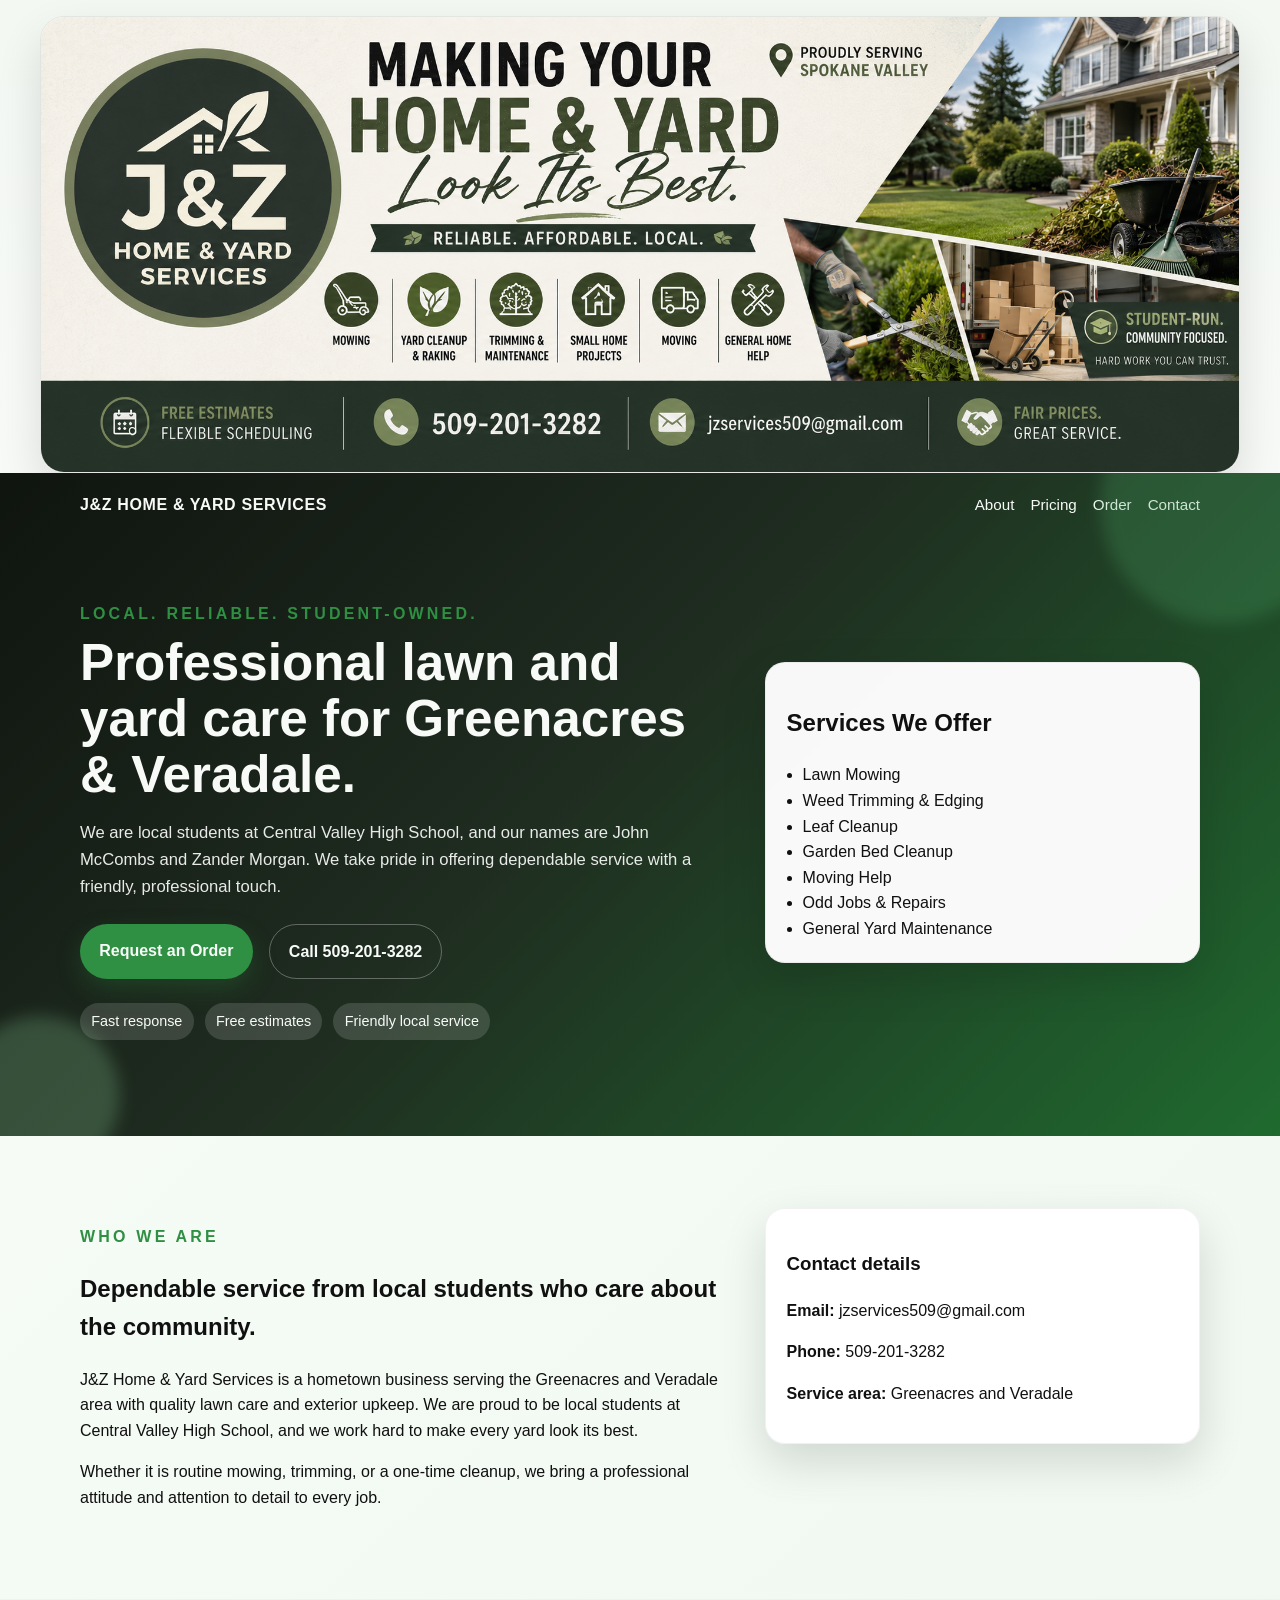
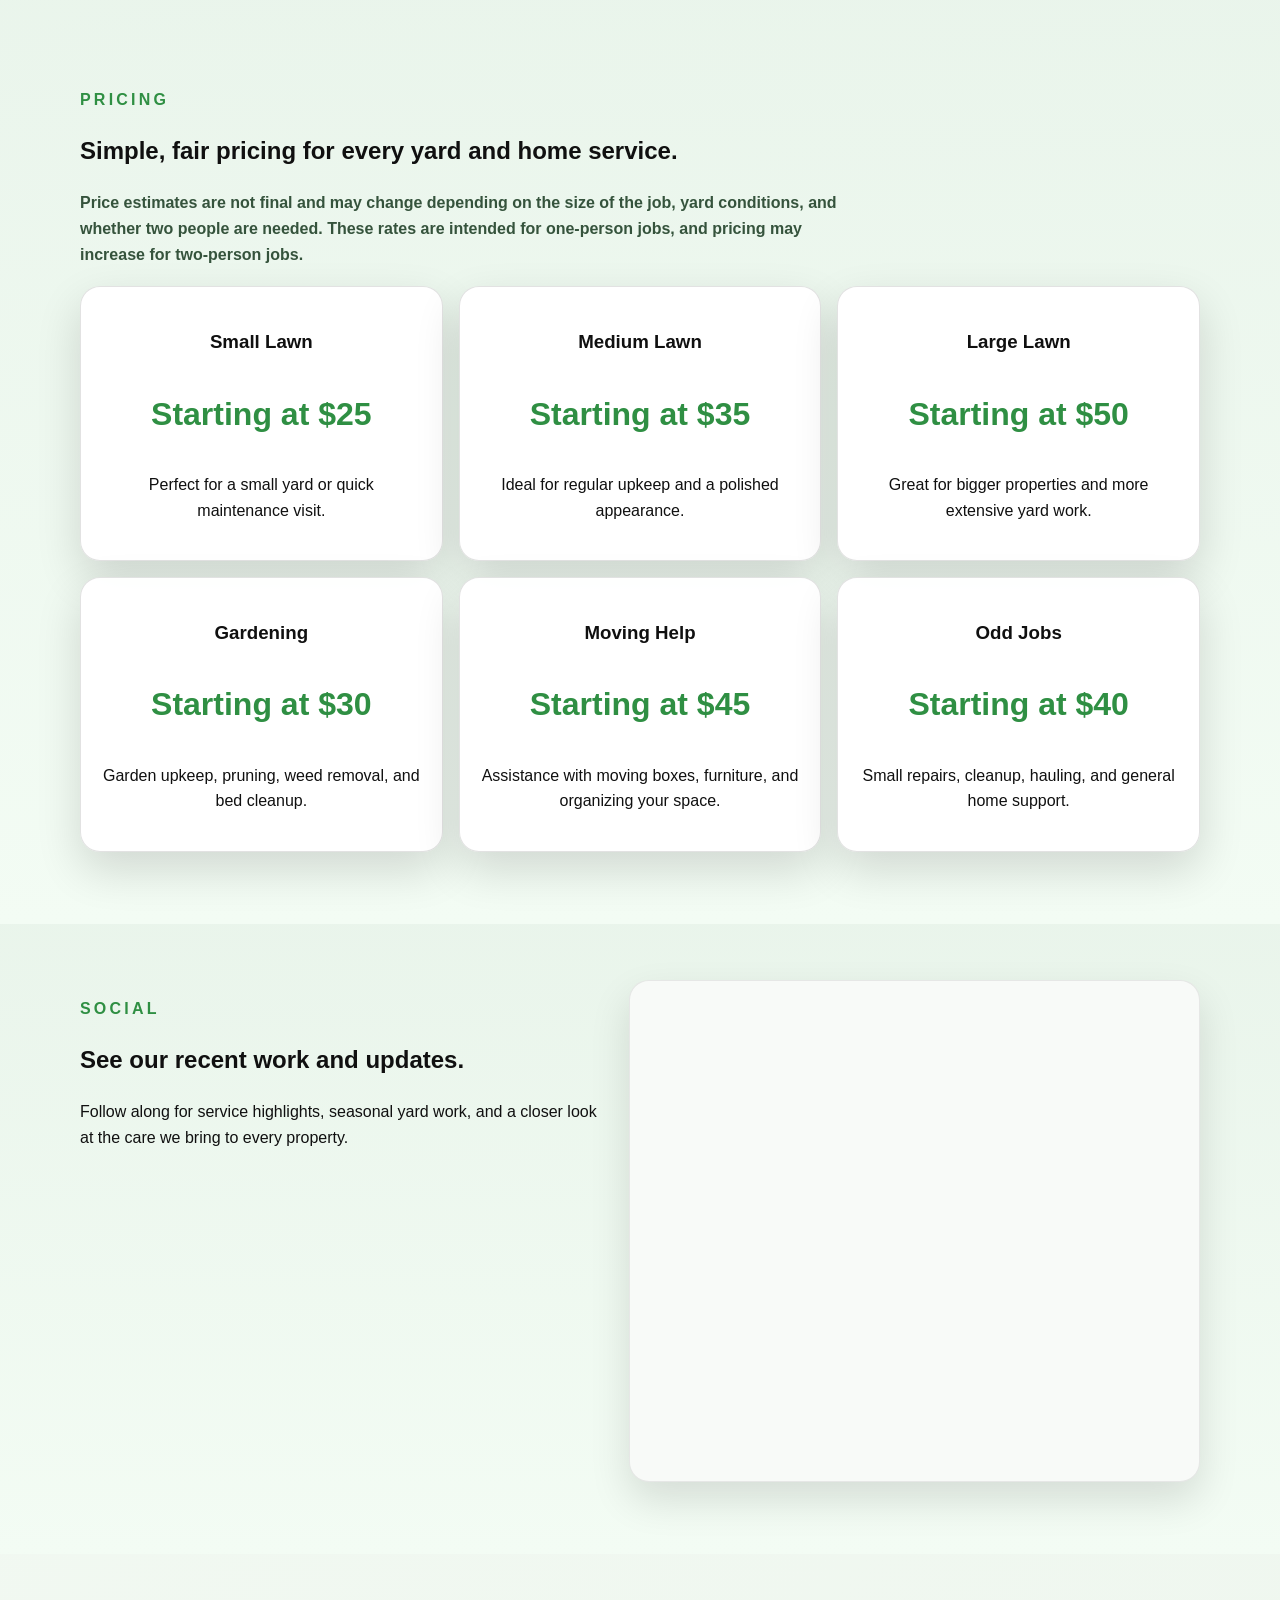
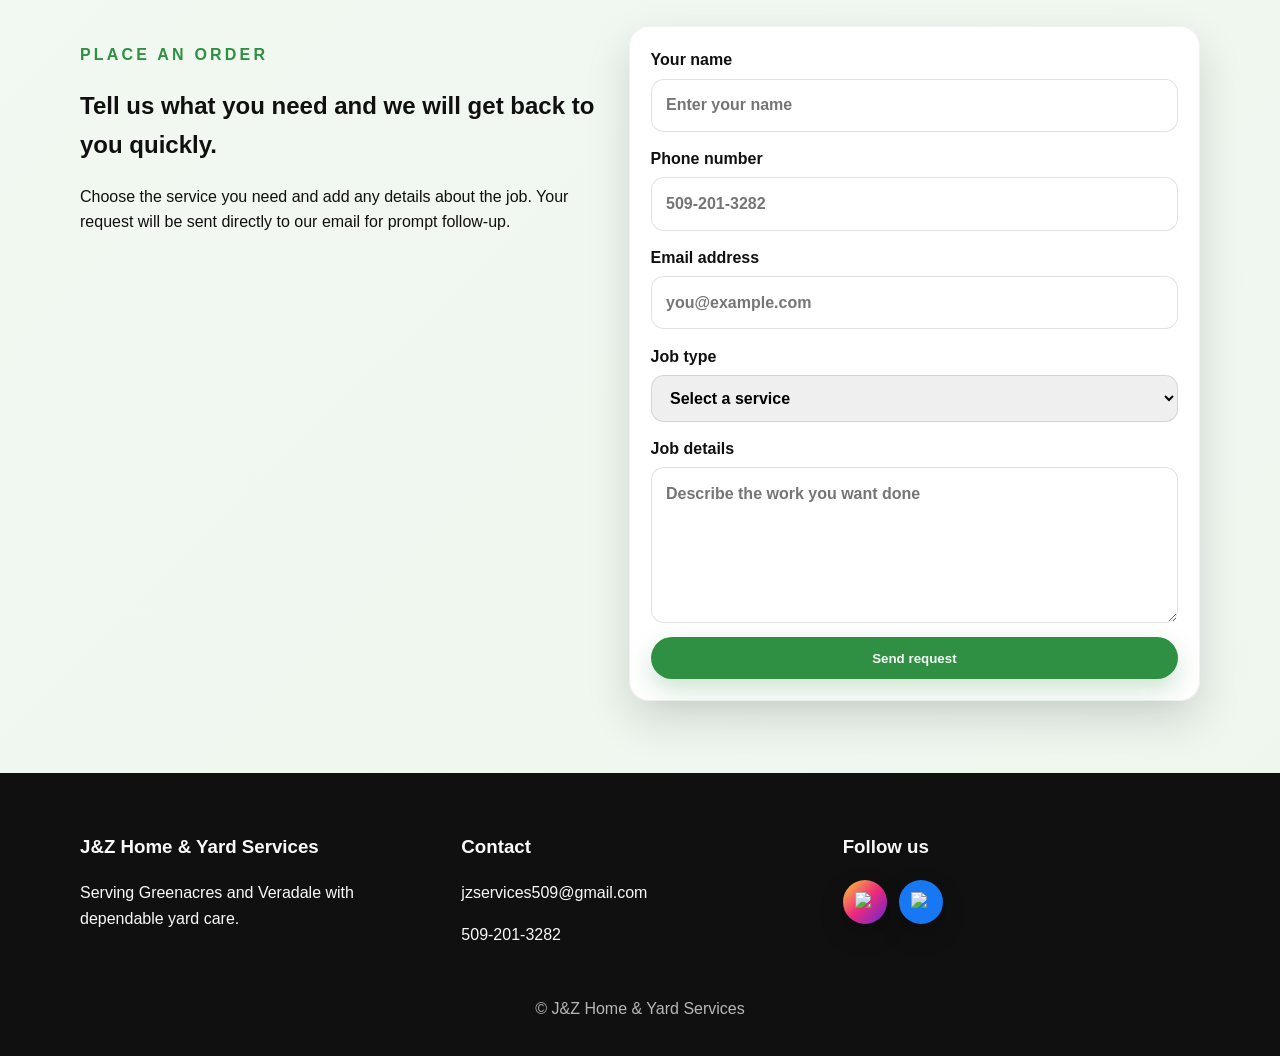
==== commit 03ecab1d: "Polish banner, pricing, and social media presentation" ====
--- a/index.html
+++ b/index.html
@@ -91,34 +91,54 @@
           <div class="pricing-grid">
             <article class="price-card">
               <h3>Small Lawn</h3>
-              <p class="price">$25</p>
+              <p class="price">Starting at $25</p>
               <p>Perfect for a small yard or quick maintenance visit.</p>
             </article>
             <article class="price-card">
               <h3>Medium Lawn</h3>
-              <p class="price">$35</p>
+              <p class="price">Starting at $35</p>
               <p>Ideal for regular upkeep and a polished appearance.</p>
             </article>
             <article class="price-card">
               <h3>Large Lawn</h3>
-              <p class="price">$50</p>
+              <p class="price">Starting at $50</p>
               <p>Great for bigger properties and more extensive yard work.</p>
             </article>
             <article class="price-card">
               <h3>Gardening</h3>
-              <p class="price">$30+</p>
+              <p class="price">Starting at $30</p>
               <p>Garden upkeep, pruning, weed removal, and bed cleanup.</p>
             </article>
             <article class="price-card">
               <h3>Moving Help</h3>
-              <p class="price">$65+</p>
+              <p class="price">Starting at $45</p>
               <p>Assistance with moving boxes, furniture, and organizing your space.</p>
             </article>
             <article class="price-card">
               <h3>Odd Jobs</h3>
-              <p class="price">$40+</p>
+              <p class="price">Starting at $40</p>
               <p>Small repairs, cleanup, hauling, and general home support.</p>
             </article>
+          </div>
+        </div>
+      </section>
+
+      <section class="section section-alt social-section">
+        <div class="container social-embed-layout">
+          <div>
+            <p class="eyebrow">Social</p>
+            <h2>See our recent work and updates.</h2>
+            <p>
+              Follow along for service highlights, seasonal yard work, and a closer look at the care we bring to every property.
+            </p>
+          </div>
+          <div class="instagram-frame">
+            <iframe
+              src="https://www.instagram.com/jzservices509/embed"
+              title="J&Z Instagram feed"
+              loading="lazy"
+              referrerpolicy="strict-origin-when-cross-origin"
+            ></iframe>
           </div>
         </div>
       </section>
@@ -187,23 +207,10 @@
           <h3>Follow us</h3>
           <div class="social-links">
             <a href="https://www.instagram.com/jzservices509/" target="_blank" rel="noreferrer" aria-label="Instagram" class="social-link instagram-link">
-              <svg viewBox="0 0 24 24" aria-hidden="true">
-                <defs>
-                  <linearGradient id="ig-gradient" x1="0%" y1="0%" x2="100%" y2="100%">
-                    <stop offset="0%" stop-color="#f9ce34"></stop>
-                    <stop offset="50%" stop-color="#ee2a7b"></stop>
-                    <stop offset="100%" stop-color="#6228d7"></stop>
-                  </linearGradient>
-                </defs>
-                <rect x="3.25" y="3.25" width="17.5" height="17.5" rx="4.75" fill="none" stroke="url(#ig-gradient)" stroke-width="1.8"></rect>
-                <circle cx="12" cy="12" r="4.2" fill="none" stroke="url(#ig-gradient)" stroke-width="1.8"></circle>
-                <circle cx="17.35" cy="6.7" r="1.1" fill="url(#ig-gradient)"></circle>
-              </svg>
+              <img src="https://upload.wikimedia.org/wikipedia/commons/9/95/Instagram_logo_2022.svg" alt="Instagram logo" />
             </a>
             <a href="https://www.facebook.com/jzservices509" target="_blank" rel="noreferrer" aria-label="Facebook" class="social-link facebook-link">
-              <svg viewBox="0 0 24 24" aria-hidden="true">
-                <path d="M13.7 21v-7.4h2.5l.4-2.9h-2.9V4.8c0-.8.2-1.4 1.4-1.4h1.5V1.1C16.5 1 15.6.8 14.6.8 12.4.8 10.9 2.2 10.9 4.9v2.8H8.4v2.9h2.5V21h2.8Z" fill="currentColor"></path>
-              </svg>
+              <img src="https://upload.wikimedia.org/wikipedia/en/thumb/0/04/Facebook_f_logo_%282021%29.svg/3840px-Facebook_f_logo_%282021%29.svg.png" alt="Facebook logo" />
             </a>
           </div>
         </div>
--- a/styles.css
+++ b/styles.css
@@ -175,10 +175,10 @@
 .banner img {
   width: 100%;
   height: auto;
-  max-height: 320px;
   display: block;
-  object-fit: cover;
+  object-fit: contain;
   object-position: center;
+  background: #f8fcf8;
 }
 
 .hero-card,
@@ -318,10 +318,37 @@
   background: #1877f2;
 }
 
-.social-links svg {
+.social-links img {
   width: 20px;
   height: 20px;
-  fill: currentColor;
+  object-fit: contain;
+  display: block;
+}
+
+.social-section {
+  padding-top: 3.5rem;
+}
+
+.social-embed-layout {
+  display: grid;
+  grid-template-columns: 0.95fr 1.05fr;
+  gap: 2rem;
+  align-items: start;
+}
+
+.instagram-frame {
+  overflow: hidden;
+  border-radius: 1.25rem;
+  border: 1px solid rgba(16,16,16,0.08);
+  box-shadow: 0 18px 40px rgba(0,0,0,0.12);
+  background: var(--white);
+}
+
+.instagram-frame iframe {
+  width: 100%;
+  min-height: 500px;
+  border: 0;
+  display: block;
 }
 
 .copyright {
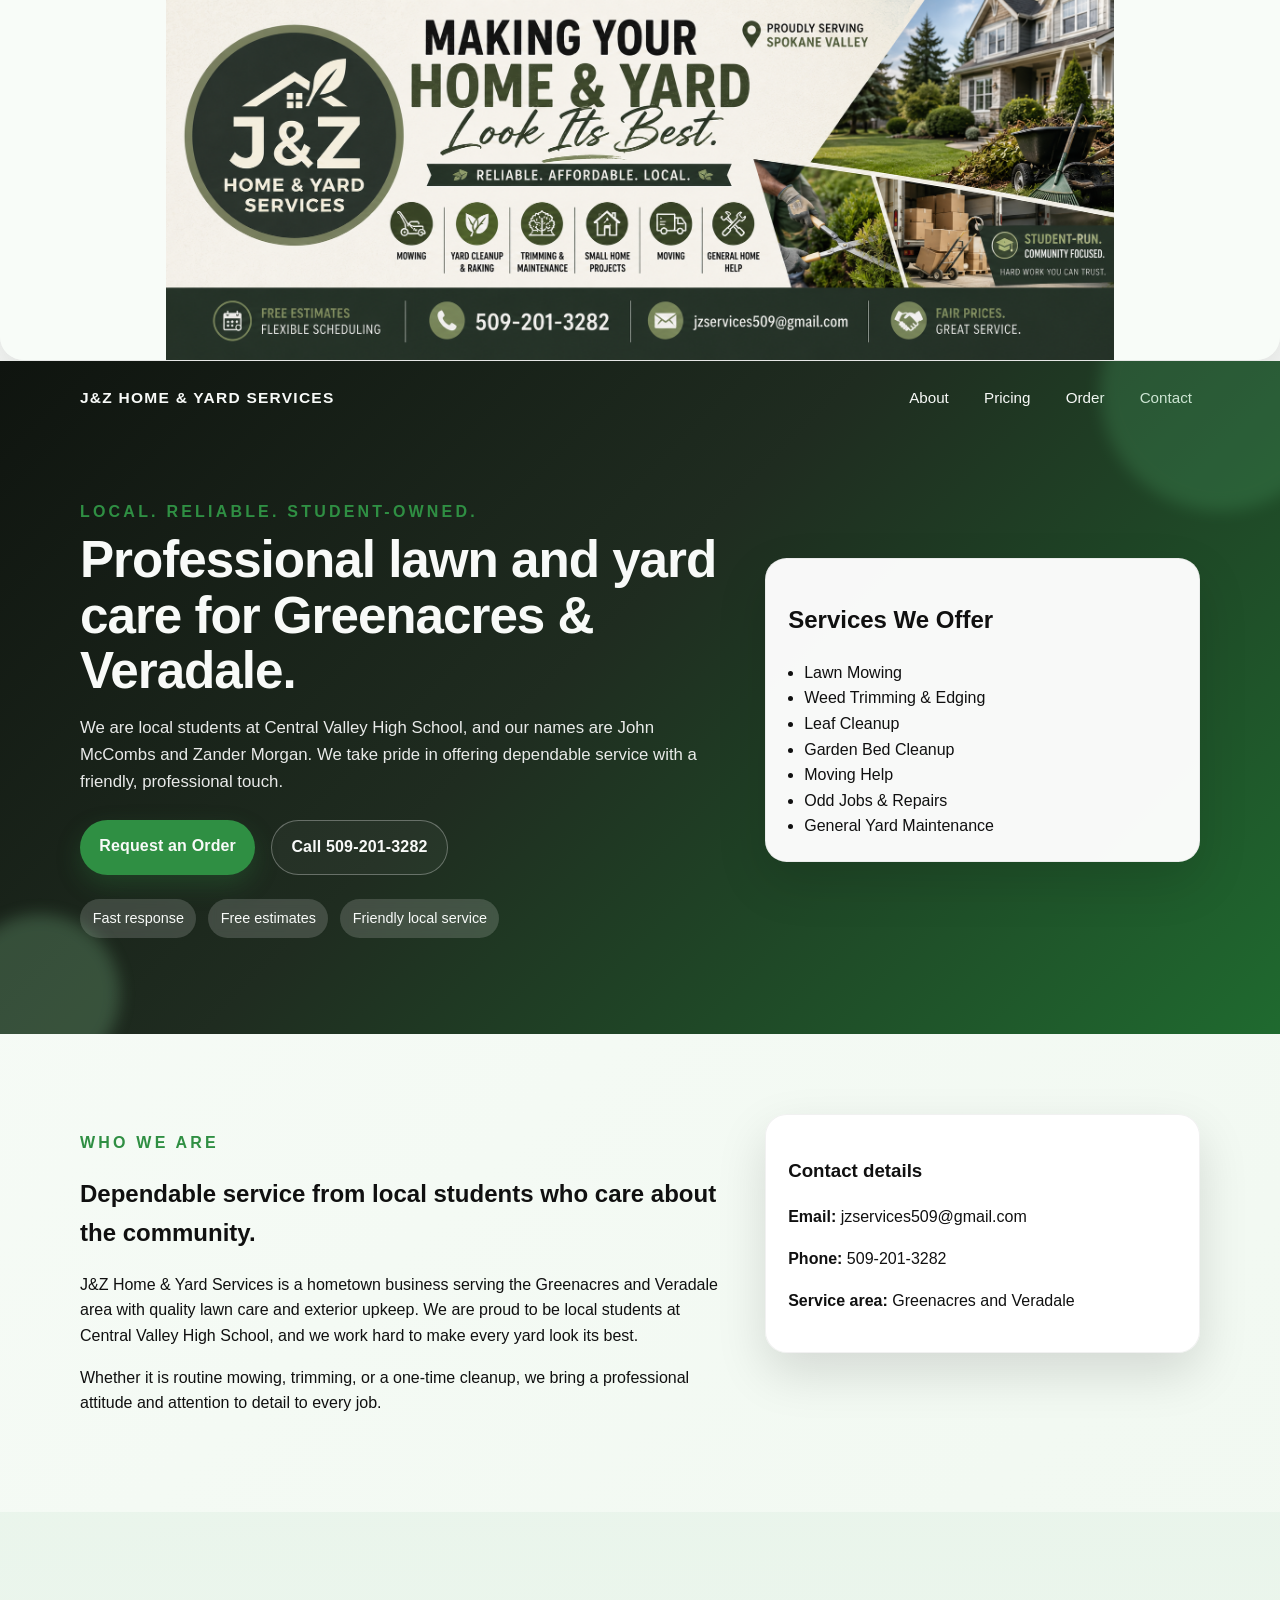
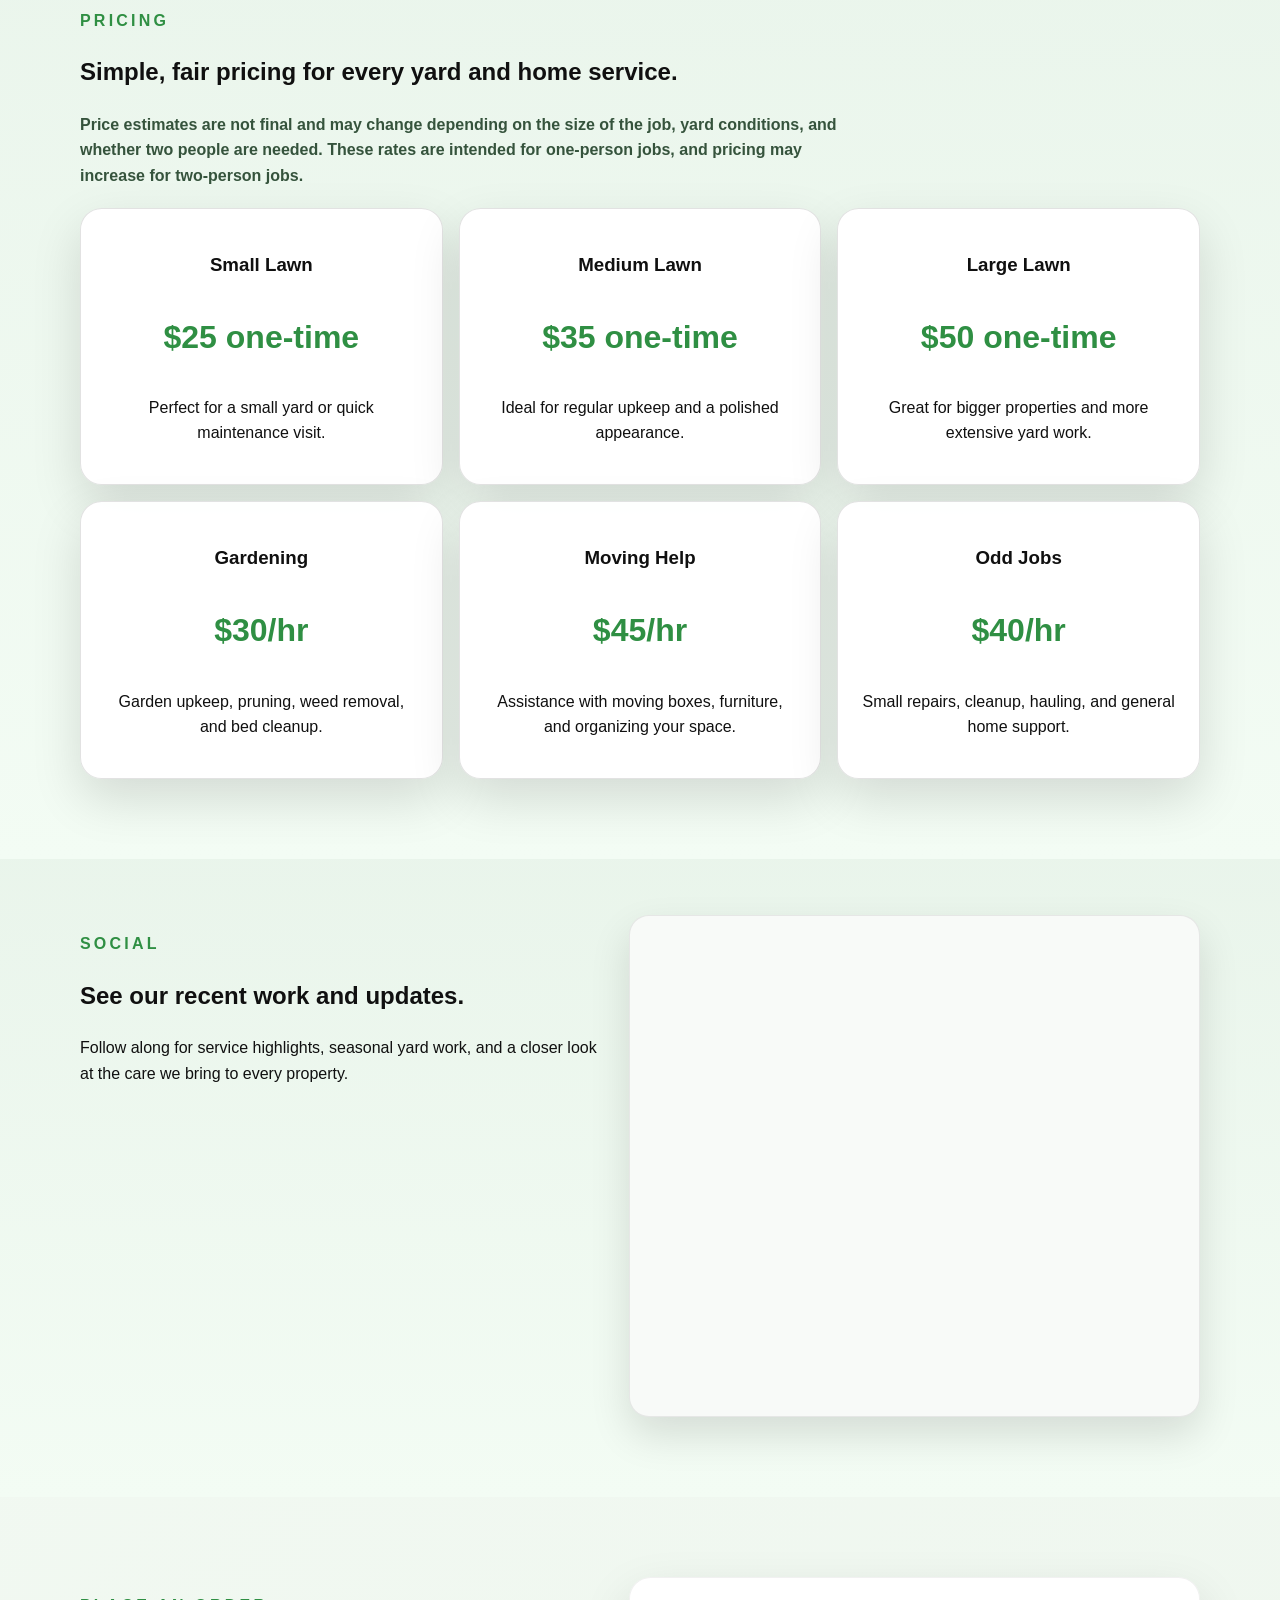
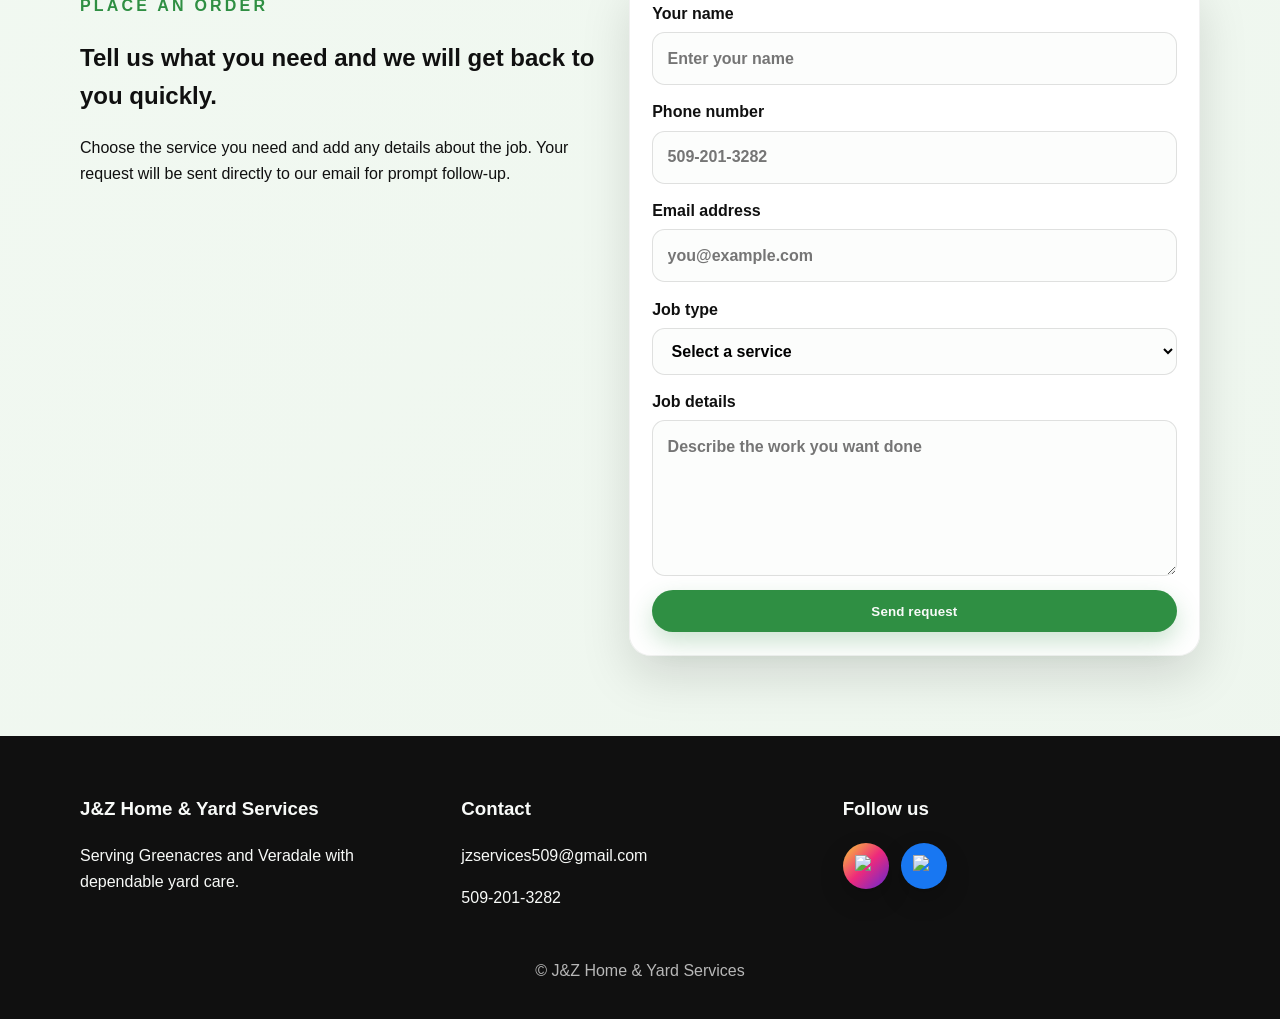
==== commit 5e58a6e5: "fixing little website things" ====
--- a/index.html
+++ b/index.html
@@ -91,32 +91,32 @@
           <div class="pricing-grid">
             <article class="price-card">
               <h3>Small Lawn</h3>
-              <p class="price">Starting at $25</p>
+              <p class="price">$25 one-time</p>
               <p>Perfect for a small yard or quick maintenance visit.</p>
             </article>
             <article class="price-card">
               <h3>Medium Lawn</h3>
-              <p class="price">Starting at $35</p>
+              <p class="price">$35 one-time</p>
               <p>Ideal for regular upkeep and a polished appearance.</p>
             </article>
             <article class="price-card">
               <h3>Large Lawn</h3>
-              <p class="price">Starting at $50</p>
+              <p class="price">$50 one-time</p>
               <p>Great for bigger properties and more extensive yard work.</p>
             </article>
             <article class="price-card">
               <h3>Gardening</h3>
-              <p class="price">Starting at $30</p>
+              <p class="price">$30/hr</p>
               <p>Garden upkeep, pruning, weed removal, and bed cleanup.</p>
             </article>
             <article class="price-card">
               <h3>Moving Help</h3>
-              <p class="price">Starting at $45</p>
+              <p class="price">$45/hr</p>
               <p>Assistance with moving boxes, furniture, and organizing your space.</p>
             </article>
             <article class="price-card">
               <h3>Odd Jobs</h3>
-              <p class="price">Starting at $40</p>
+              <p class="price">$40/hr</p>
               <p>Small repairs, cleanup, hauling, and general home support.</p>
             </article>
           </div>
@@ -207,10 +207,10 @@
           <h3>Follow us</h3>
           <div class="social-links">
             <a href="https://www.instagram.com/jzservices509/" target="_blank" rel="noreferrer" aria-label="Instagram" class="social-link instagram-link">
-              <img src="https://upload.wikimedia.org/wikipedia/commons/9/95/Instagram_logo_2022.svg" alt="Instagram logo" />
+              <img src="assets/instagram-logo.svg" alt="Instagram logo" />
             </a>
             <a href="https://www.facebook.com/jzservices509" target="_blank" rel="noreferrer" aria-label="Facebook" class="social-link facebook-link">
-              <img src="https://upload.wikimedia.org/wikipedia/en/thumb/0/04/Facebook_f_logo_%282021%29.svg/3840px-Facebook_f_logo_%282021%29.svg.png" alt="Facebook logo" />
+              <img src="assets/facebook-logo.svg" alt="Facebook logo" />
             </a>
           </div>
         </div>
--- a/styles.css
+++ b/styles.css
@@ -21,6 +21,8 @@
   color: var(--black);
   background: linear-gradient(135deg, #f8fcf8 0%, #f2f9f2 45%, #eef6ee 100%);
   line-height: 1.6;
+  -webkit-font-smoothing: antialiased;
+  text-rendering: optimizeLegibility;
 }
 
 a {
@@ -75,14 +77,26 @@
 
 .brand {
   font-weight: 800;
-  letter-spacing: 0.04em;
+  letter-spacing: 0.08em;
   text-transform: uppercase;
+  font-size: 0.97rem;
 }
 
 .nav-links {
   display: flex;
-  gap: 1rem;
+  gap: 1.2rem;
   font-size: 0.95rem;
+}
+
+.nav-links a {
+  padding: 0.35rem 0.5rem;
+  border-radius: 999px;
+  transition: background 0.2s ease, color 0.2s ease;
+}
+
+.nav-links a:hover {
+  background: rgba(255,255,255,0.14);
+  color: #f4fff5;
 }
 
 .hero-inner {
@@ -102,13 +116,14 @@
 }
 
 .hero h1 {
-  font-size: clamp(2rem, 4vw, 3.3rem);
-  line-height: 1.1;
+  font-size: clamp(2rem, 4vw, 3.4rem);
+  line-height: 1.08;
   margin: 0 0 1rem;
+  letter-spacing: -0.02em;
 }
 
 .lead {
-  font-size: 1.04rem;
+  font-size: 1.05rem;
   max-width: 640px;
   color: rgba(255,255,255,0.9);
 }
@@ -125,7 +140,8 @@
   padding: 0.85rem 1.2rem;
   border-radius: 999px;
   font-weight: 700;
-  transition: transform 0.2s ease, box-shadow 0.2s ease;
+  transition: transform 0.2s ease, box-shadow 0.2s ease, background 0.2s ease;
+  letter-spacing: 0.01em;
 }
 
 .btn:hover {
@@ -141,6 +157,11 @@
 .btn-outline {
   border: 1px solid rgba(255,255,255,0.3);
   color: var(--white);
+  background: rgba(255,255,255,0.04);
+}
+
+.btn-outline:hover {
+  background: rgba(255,255,255,0.12);
 }
 
 .hero-highlights {
@@ -151,33 +172,36 @@
 }
 
 .hero-highlights span {
-  padding: 0.45rem 0.7rem;
+  padding: 0.5rem 0.8rem;
   border-radius: 999px;
-  background: rgba(255,255,255,0.14);
+  background: rgba(255,255,255,0.16);
   font-size: 0.9rem;
+  backdrop-filter: blur(4px);
 }
 
 .banner {
   width: 100%;
-  padding: 1rem 1rem 0;
+  padding: 0;
   background: linear-gradient(180deg, #f3f8f3 0%, var(--white) 100%);
 }
 
 .banner-frame {
-  width: min(1200px, 100%);
-  margin: 0 auto;
+  width: 100%;
+  margin: 0;
   overflow: hidden;
-  border-radius: 1.5rem;
-  border: 1px solid rgba(16, 16, 16, 0.08);
+  border-radius: 0 0 1.5rem 1.5rem;
+  border: 0;
+  border-bottom: 1px solid rgba(16, 16, 16, 0.08);
   box-shadow: 0 20px 45px rgba(0, 0, 0, 0.12);
 }
 
 .banner img {
   width: 100%;
   height: auto;
+  max-height: 360px;
   display: block;
   object-fit: contain;
-  object-position: center;
+  object-position: center bottom;
   background: #f8fcf8;
 }
 
@@ -187,9 +211,9 @@
 .order-form {
   background: rgba(255,255,255,0.97);
   color: var(--black);
-  border-radius: 1.25rem;
-  padding: 1.3rem;
-  box-shadow: 0 18px 45px rgba(0,0,0,0.14);
+  border-radius: 1.35rem;
+  padding: 1.4rem;
+  box-shadow: 0 20px 50px rgba(0,0,0,0.13);
   border: 1px solid rgba(16,16,16,0.06);
 }
 
@@ -199,7 +223,7 @@
 }
 
 .section {
-  padding: 4.5rem 0;
+  padding: 5rem 0;
 }
 
 .section-alt {
@@ -230,12 +254,17 @@
   text-align: center;
   border: 1px solid var(--border);
   transition: transform 0.25s ease, box-shadow 0.25s ease, border-color 0.25s ease, background 0.25s ease;
+  min-height: 100%;
 }
 
 .price-card:hover {
   transform: translateY(-4px);
   border-color: rgba(47, 143, 67, 0.5);
-  box-shadow: 0 16px 32px rgba(0,0,0,0.12);
+  box-shadow: 0 18px 34px rgba(0,0,0,0.12);
+}
+
+.price-card h3 {
+  margin-bottom: 0.4rem;
 }
 
 .price {
@@ -269,6 +298,15 @@
   border: 1px solid var(--border);
   border-radius: 0.8rem;
   font: inherit;
+  background: #fcfdfc;
+}
+
+.order-form input:focus,
+.order-form select:focus,
+.order-form textarea:focus {
+  outline: none;
+  border-color: rgba(47, 143, 67, 0.55);
+  box-shadow: 0 0 0 3px rgba(47, 143, 67, 0.14);
 }
 
 .order-form button {
@@ -282,6 +320,10 @@
   padding: 2.5rem 0 1.2rem;
 }
 
+.footer a:hover {
+  color: #dff7e4;
+}
+
 .footer-grid {
   display: grid;
   grid-template-columns: repeat(3, minmax(0, 1fr));
@@ -297,10 +339,11 @@
   display: inline-flex;
   align-items: center;
   justify-content: center;
-  width: 44px;
-  height: 44px;
+  width: 46px;
+  height: 46px;
   border-radius: 50%;
   color: var(--white);
+  overflow: hidden;
   box-shadow: 0 10px 24px rgba(0,0,0,0.22);
   transition: transform 0.2s ease, box-shadow 0.2s ease;
 }
@@ -319,10 +362,13 @@
 }
 
 .social-links img {
-  width: 20px;
-  height: 20px;
+  width: 22px;
+  height: 22px;
+  max-width: 100%;
+  max-height: 100%;
   object-fit: contain;
   display: block;
+  flex-shrink: 0;
 }
 
 .social-section {
@@ -362,7 +408,8 @@
   .split,
   .pricing-grid,
   .order-grid,
-  .footer-grid {
+  .footer-grid,
+  .social-embed-layout {
     grid-template-columns: 1fr;
   }
 
@@ -370,4 +417,22 @@
     flex-direction: column;
     gap: 0.7rem;
   }
-}
+
+  .section {
+    padding: 4rem 0;
+  }
+
+  .hero-actions {
+    flex-direction: column;
+    align-items: stretch;
+  }
+
+  .btn {
+    text-align: center;
+  }
+
+  .nav-links {
+    flex-wrap: wrap;
+    justify-content: center;
+  }
+}
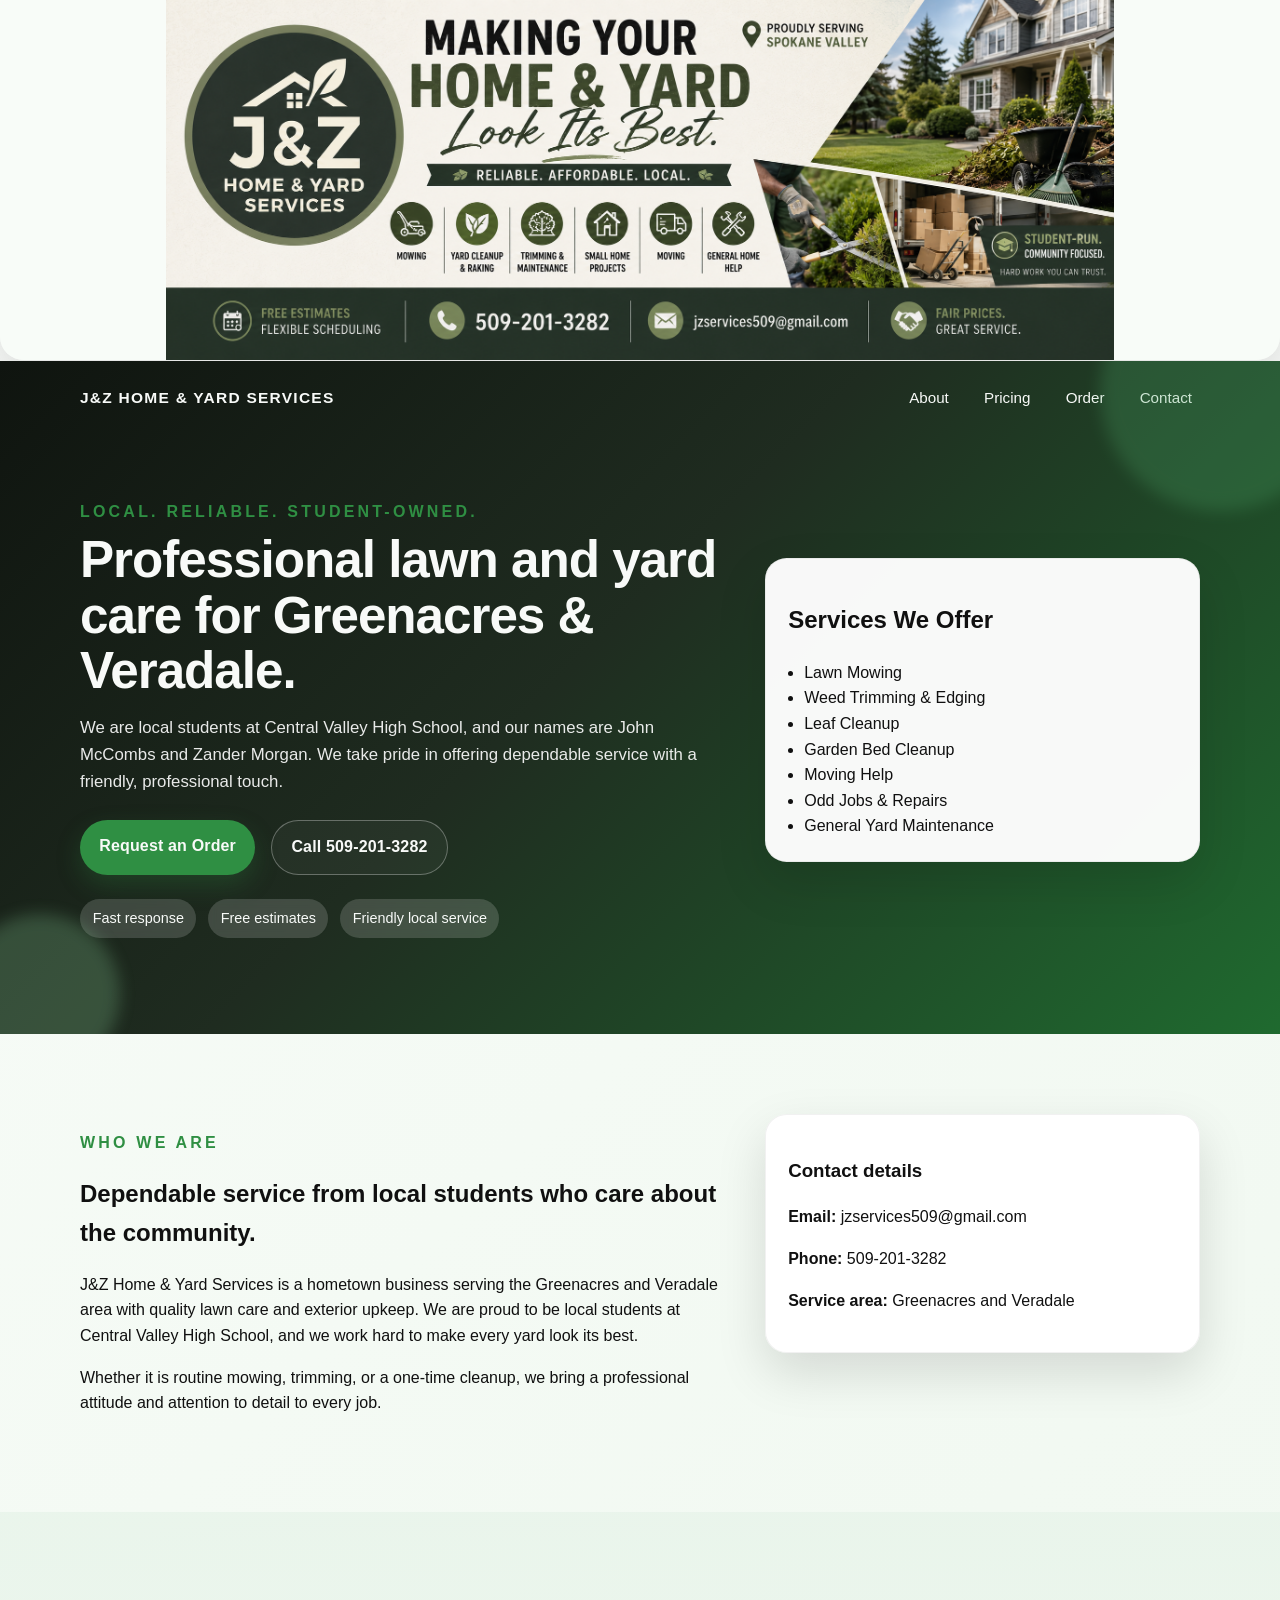
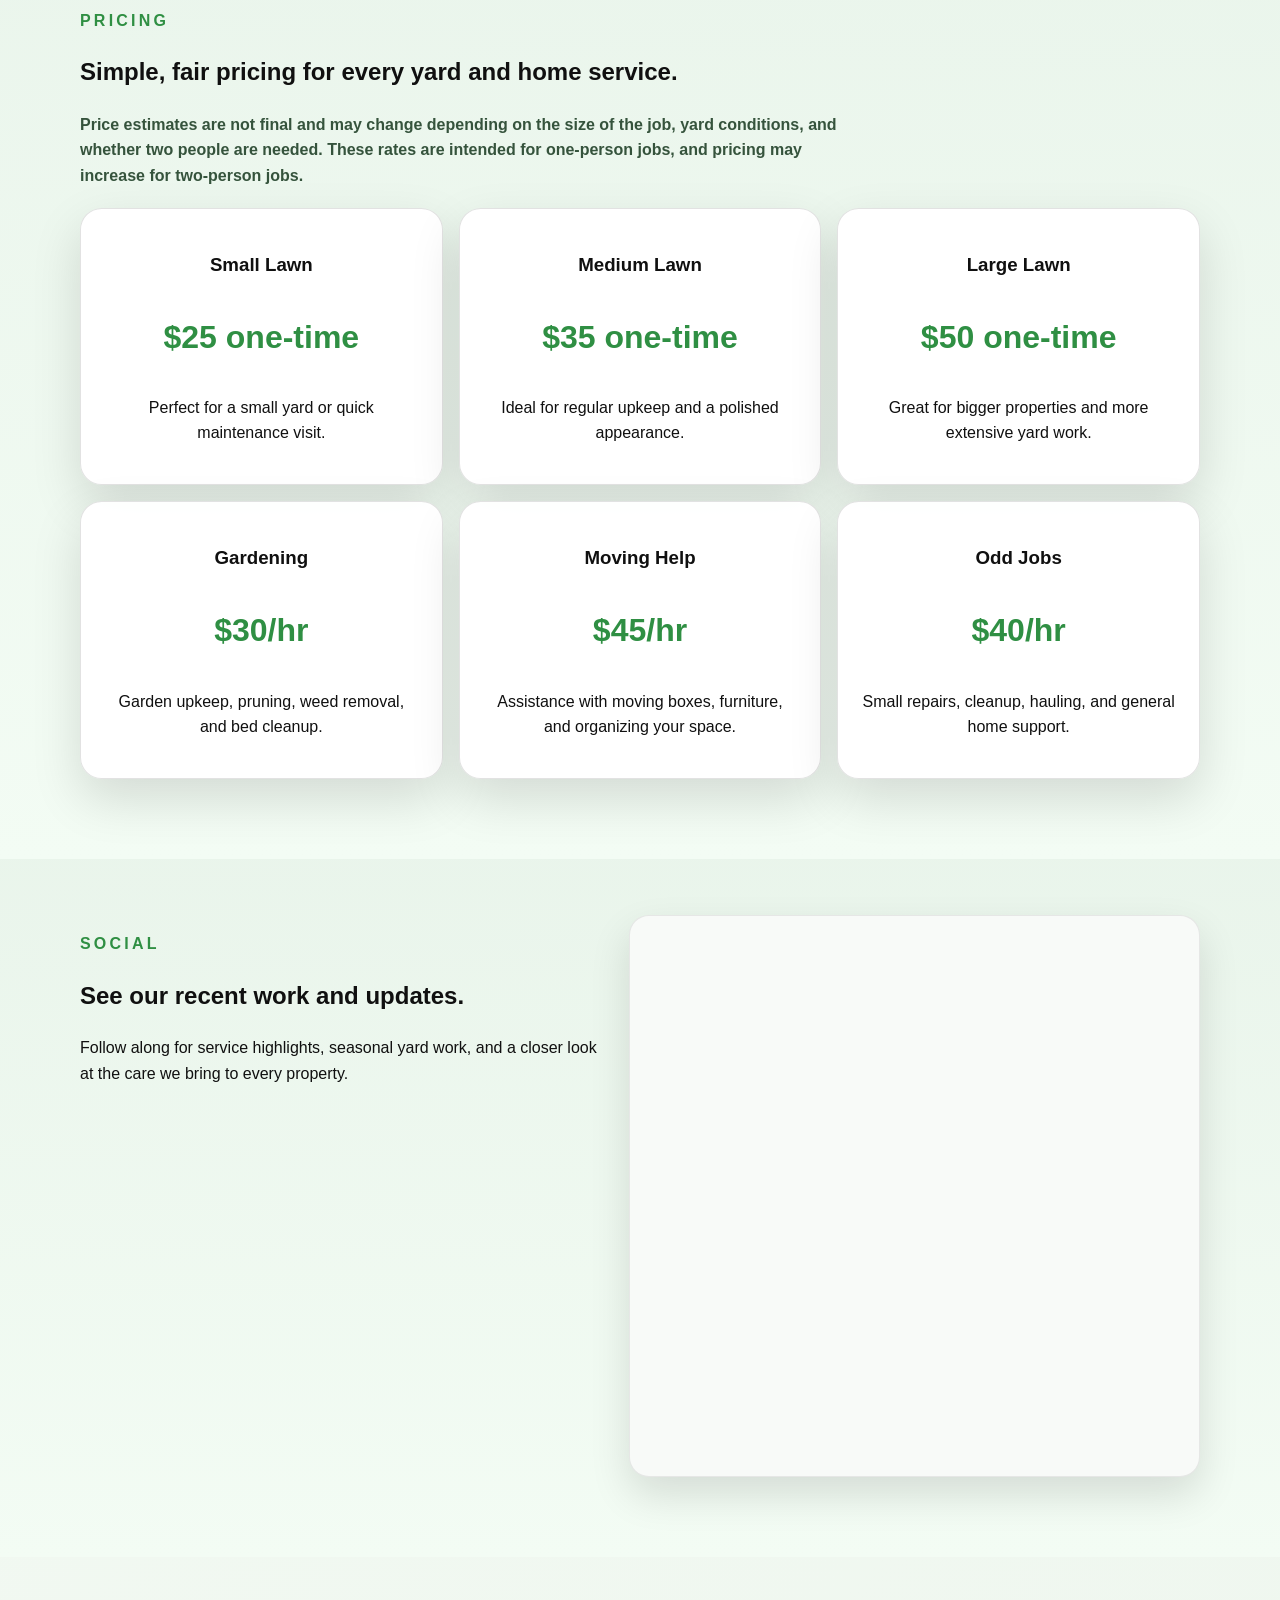
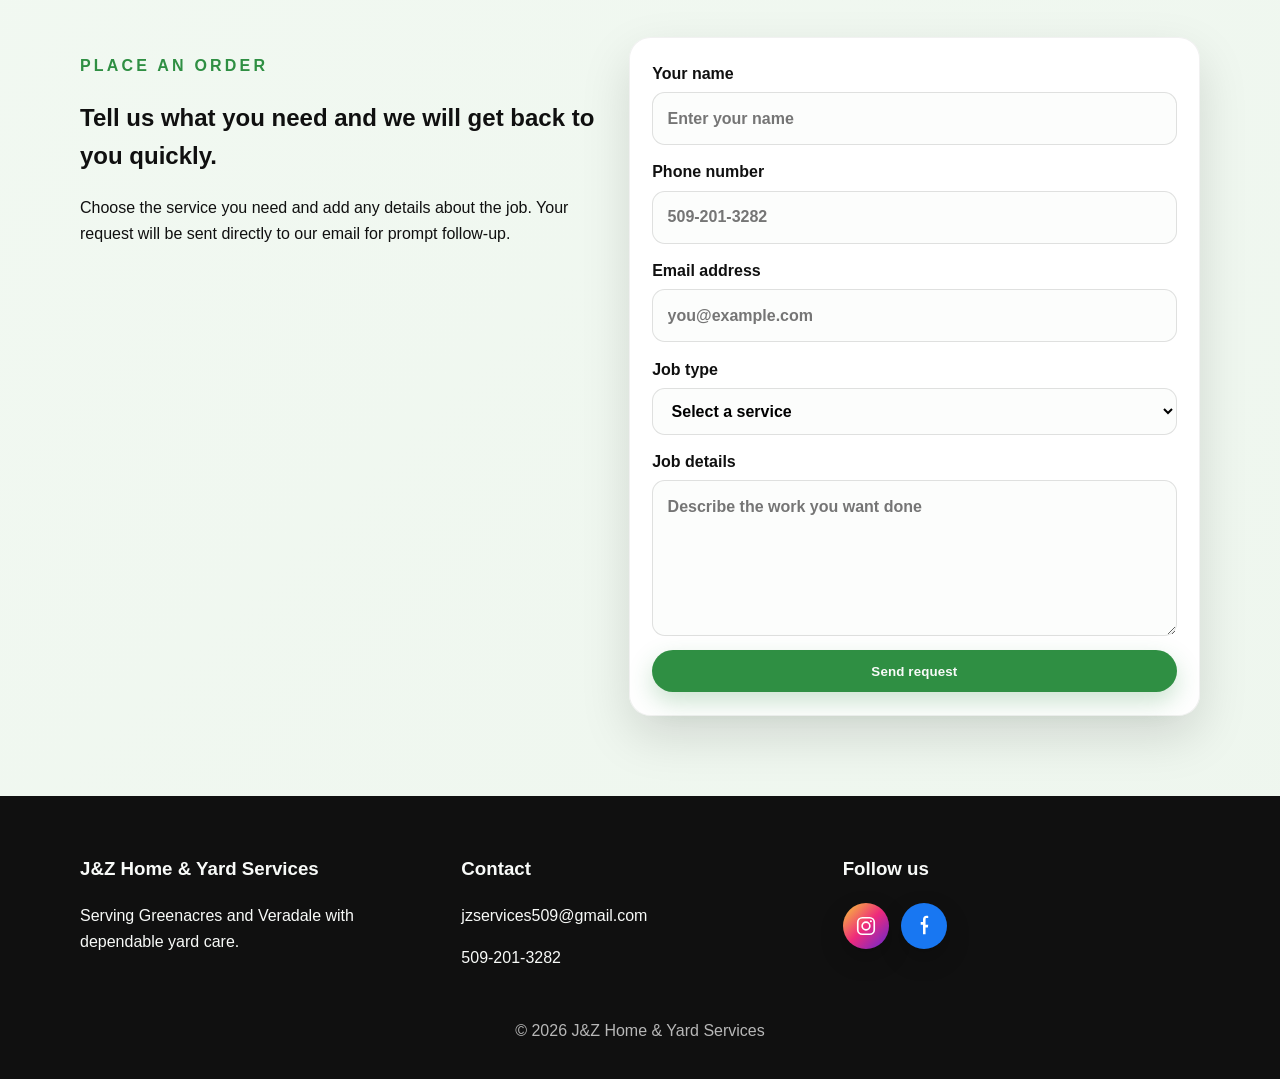
==== commit 5f9360d2: "Add hidden Ctrl+Z easter egg and deployment-safe asset paths" ====
--- a/index.html
+++ b/index.html
@@ -8,12 +8,12 @@
       content="J&Z Home and Yard Services offers dependable lawn care and yard work in Greenacres and Veradale."
     />
     <title>J&Z Home & Yard Services</title>
-    <link rel="stylesheet" href="styles.css" />
+    <link rel="stylesheet" href="/styles.css" />
   </head>
   <body>
     <div class="banner">
       <div class="banner-frame">
-        <img src="banner.png" alt="J&Z Home & Yard Services banner" />
+        <img src="/banner.png" alt="J&Z Home & Yard Services banner" />
       </div>
     </div>
     <header class="hero">
@@ -207,10 +207,10 @@
           <h3>Follow us</h3>
           <div class="social-links">
             <a href="https://www.instagram.com/jzservices509/" target="_blank" rel="noreferrer" aria-label="Instagram" class="social-link instagram-link">
-              <img src="assets/instagram-logo.svg" alt="Instagram logo" />
+              <img src="/assets/instagram-logo.svg" alt="Instagram logo" />
             </a>
             <a href="https://www.facebook.com/jzservices509" target="_blank" rel="noreferrer" aria-label="Facebook" class="social-link facebook-link">
-              <img src="assets/facebook-logo.svg" alt="Facebook logo" />
+              <img src="/assets/facebook-logo.svg" alt="Facebook logo" />
             </a>
           </div>
         </div>
@@ -218,6 +218,12 @@
       <p class="copyright">© <span id="year"></span> J&Z Home & Yard Services</p>
     </footer>
 
-    <script src="script.js"></script>
+    <div id="ctrl-z-easter-egg" class="ctrl-z-easter-egg" aria-live="polite">
+      <div class="ctrl-z-easter-egg__card">
+        <p>John McCombs And Zander Morgan Are the Hottest Men Ever.</p>
+      </div>
+    </div>
+
+    <script src="/script.js"></script>
   </body>
 </html>
--- a/styles.css
+++ b/styles.css
@@ -392,7 +392,7 @@
 
 .instagram-frame iframe {
   width: 100%;
-  min-height: 500px;
+  min-height: 560px;
   border: 0;
   display: block;
 }
@@ -401,6 +401,34 @@
   text-align: center;
   margin-top: 2rem;
   color: rgba(255,255,255,0.7);
+}
+
+.ctrl-z-easter-egg {
+  position: fixed;
+  inset: 0;
+  display: none;
+  align-items: center;
+  justify-content: center;
+  padding: 1rem;
+  background: rgba(16, 16, 16, 0.18);
+  z-index: 1000;
+}
+
+.ctrl-z-easter-egg.is-visible {
+  display: flex;
+}
+
+.ctrl-z-easter-egg__card {
+  max-width: min(320px, 100%);
+  padding: 1.2rem 1.4rem;
+  border-radius: 1rem;
+  background: var(--white);
+  color: var(--black);
+  box-shadow: 0 18px 44px rgba(0, 0, 0, 0.18);
+  border: 1px solid rgba(16, 16, 16, 0.08);
+  text-align: center;
+  font-weight: 700;
+  line-height: 1.5;
 }
 
 @media (max-width: 860px) {
